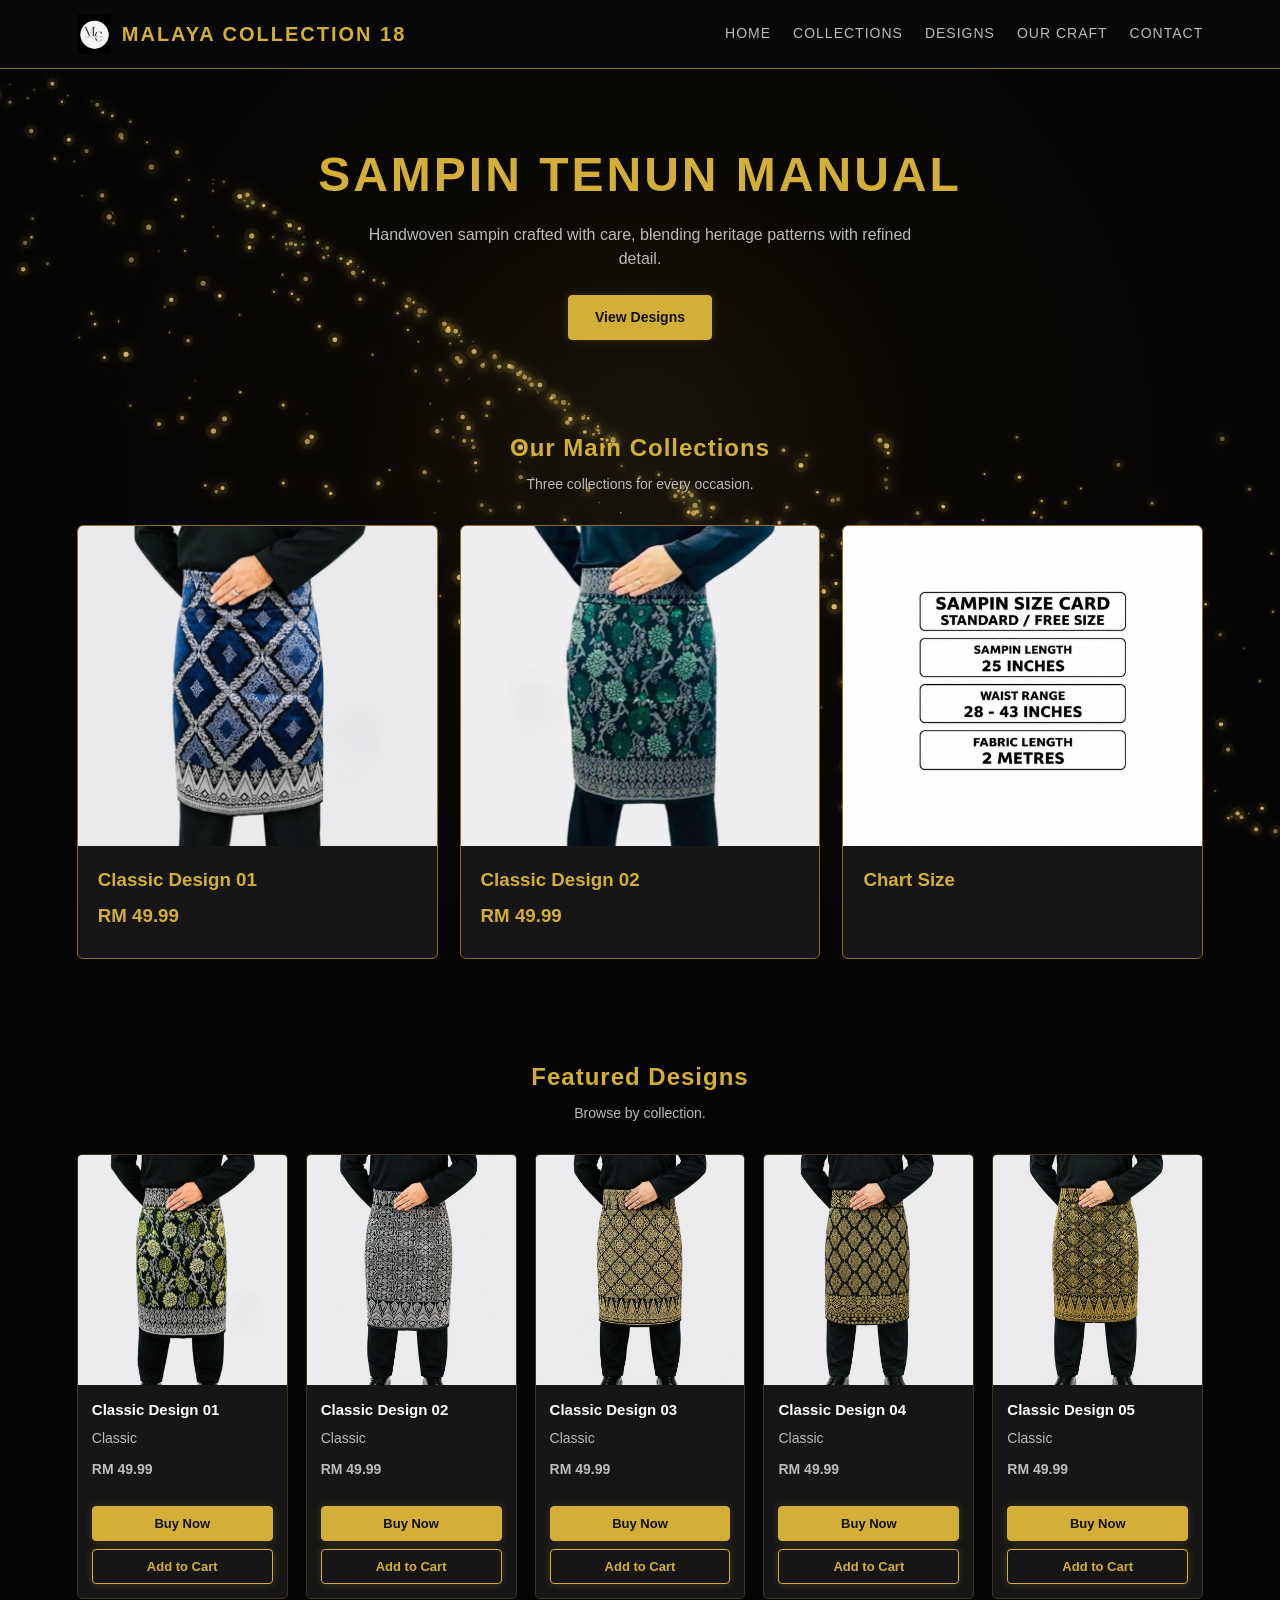
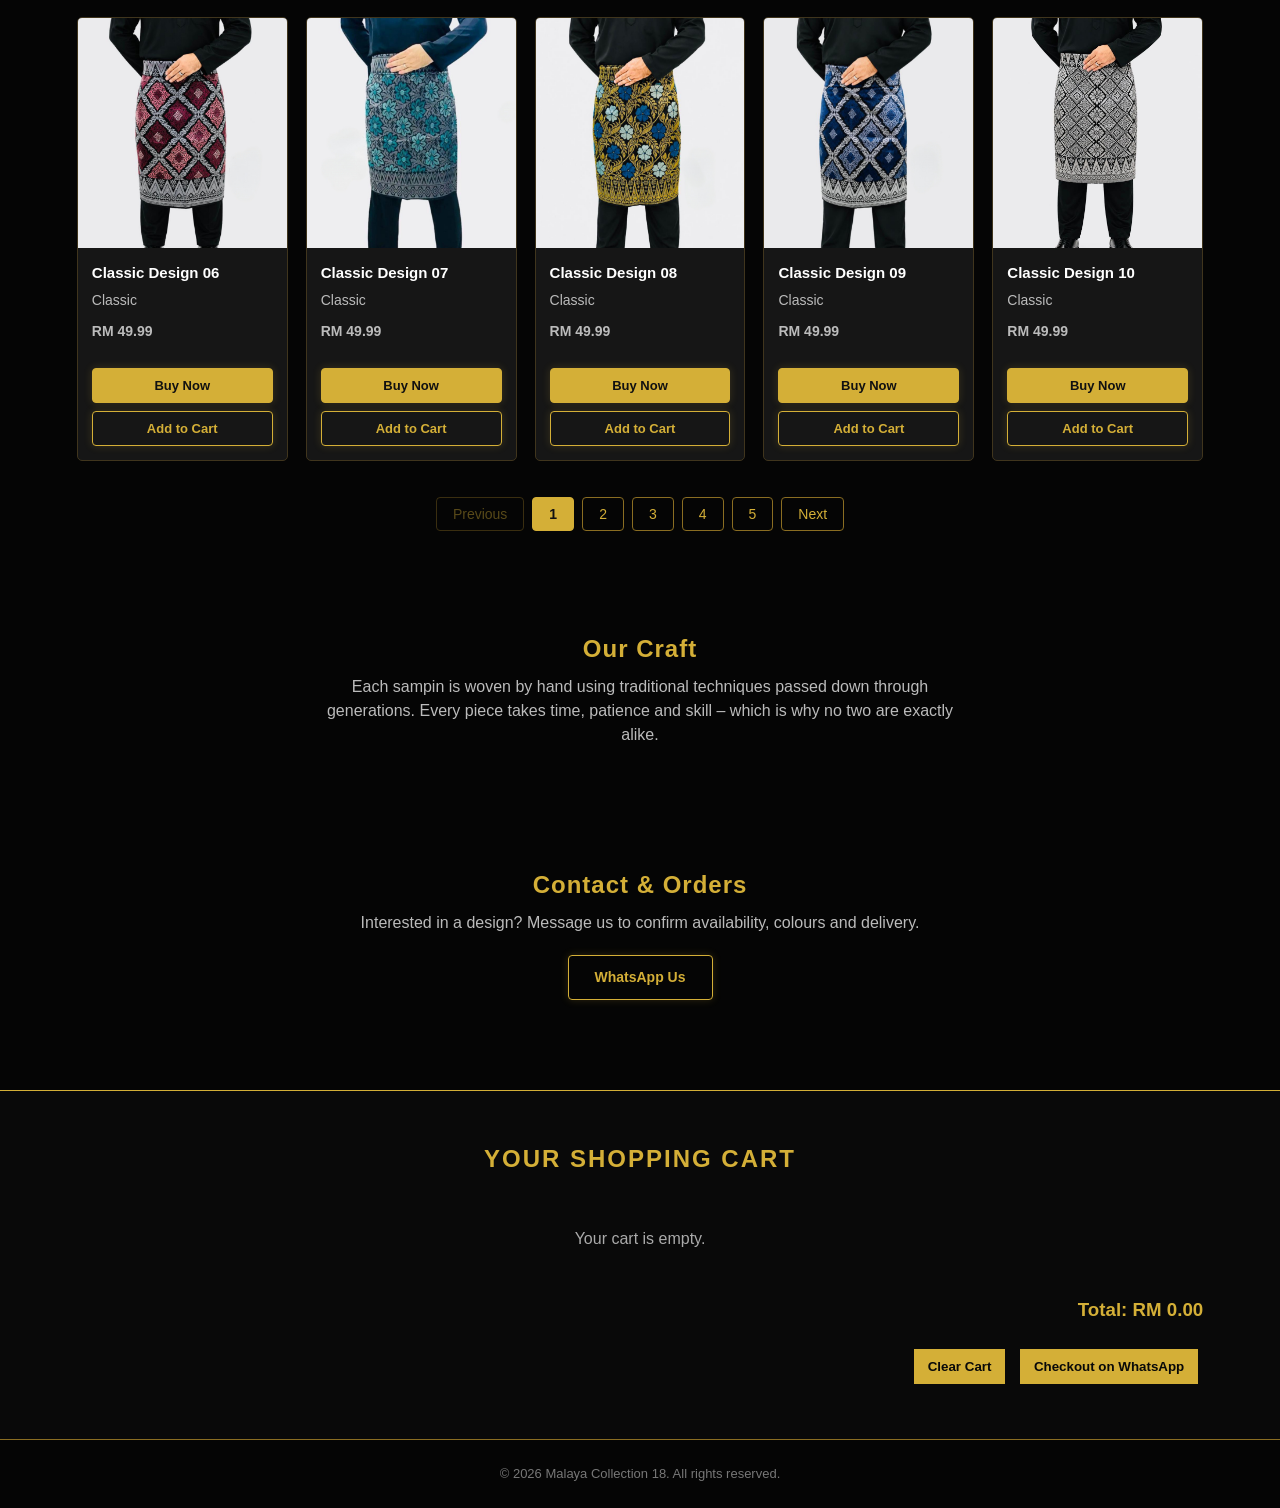
==== classic.html @ 05155e80 "indexfile added" ====
<!DOCTYPE html>
<html lang="en">

<head>
  <meta charset="UTF-8">
  <meta name="viewport" content="width=device-width, initial-scale=1.0">
  <meta name="description"
    content="Malaya Collection 18 – handwoven sampin tenun manual. Classic, premium and wedding designs.">
  <title>Sampin Tenun Manual | Malaya Collection 18</title>

  <style>
    :root {
      --bg: #090909;
      --card: #161616;
      --gold: #d4af37;
      --gold-dark: #493b19;
      --text: #fff;
      --muted: #bbb;
    }

    * {
      margin: 0;
      padding: 0;
      box-sizing: border-box;
    }

    html {
      scroll-behavior: smooth;
      scroll-padding-top: 80px;
    }

    body {
      background: var(--bg);
      color: var(--text);
      font-family: "Segoe UI", Arial, sans-serif;
      line-height: 1.5;
    }

    a {
      color: inherit;
      text-decoration: none;
    }

    img {
      max-width: 100%;
      display: block;
    }

    :focus-visible {
      outline: 2px solid var(--gold);
      outline-offset: 3px;
    }

    /* ---------- Header ---------- */
    .navbar {
      position: sticky;
      top: 0;
      z-index: 10;
      display: flex;
      align-items: center;
      justify-content: space-between;
      gap: 16px;
      flex-wrap: wrap;
      padding: 14px 6%;
      background: rgba(9, 9, 9, .95);
      backdrop-filter: blur(6px);
      border-bottom: 1px solid var(--gold-dark);
    }

    .logo {
      display: flex;
      align-items: center;
      gap: 10px;
      color: var(--gold);
      font-size: 20px;
      font-weight: bold;
      letter-spacing: 2px;
    }

    .logo img {
      width: 35px;
      height: 40px;
      object-fit: contain;
    }

    .navbar nav {
      display: flex;
      gap: 22px;
    }

    .navbar nav a {
      color: var(--muted);
      font-size: 14px;
      letter-spacing: 1px;
      text-transform: uppercase;
      padding: 4px 0;
      border-bottom: 2px solid transparent;
      transition: color .2s, border-color .2s;
    }

    .navbar nav a:hover {
      color: var(--gold);
      border-color: var(--gold);
    }

    /* ---------- Layout ---------- */
    section {
      padding: 50px 6%;
    }

    h2 {
      text-align: center;
      color: var(--gold);
      margin-bottom: 8px;
      letter-spacing: 1px;
    }

    .section-sub {
      text-align: center;
      color: var(--muted);
      font-size: 14px;
      margin-bottom: 30px;
    }

    /* ---------- Hero ---------- */
    .hero {
      text-align: center;
      padding: 70px 6% 40px;
    }

    .hero h1 {
      color: var(--gold);
      font-size: clamp(28px, 5vw, 48px);
      letter-spacing: 3px;
      margin-bottom: 12px;
    }

    .hero p {
      color: var(--muted);
      max-width: 560px;
      margin: 0 auto 24px;
    }

    .btn {
      display: inline-block;
      padding: 11px 26px;
      border: 1px solid var(--gold);
      border-radius: 4px;
      background: var(--gold);
      color: #111;
      font-weight: bold;
      font-size: 14px;
      cursor: pointer;
      transition: background .2s, color .2s;
    }

    .btn:hover {
      background: transparent;
      color: var(--gold);
    }

    .btn.outline {
      background: transparent;
      color: var(--gold);
    }

    .btn.outline:hover {
      background: var(--gold);
      color: #111;
    }

    /* ---------- Categories ---------- */
    .categories {
      display: grid;
      grid-template-columns: repeat(3, 1fr);
      gap: 22px;
    }

    .category-card {
      background: var(--card);
      border: 1px solid var(--gold-dark);
      border-radius: 6px;
      overflow: hidden;
      transition: transform .25s, border-color .25s;
    }

    .category-card:hover {
      transform: translateY(-4px);
      border-color: var(--gold);
    }

    .category-card img {
      width: 100%;
      height: 320px;
      object-fit: cover;
    }

    .category-info {
      padding: 20px;
    }

    .category-info h3 {
      color: var(--gold);
      margin-bottom: 8px;
    }

    .category-info p,
    .product-info p {
      color: var(--muted);
      font-size: 14px;
    }

    /* ---------- Filters ---------- */
    .filters {
      display: flex;
      justify-content: center;
      flex-wrap: wrap;
      gap: 10px;
      margin-bottom: 28px;
    }

    .filters button,
    .pagination button {
      background: transparent;
      color: var(--gold);
      border: 1px solid var(--gold-dark);
      border-radius: 4px;
      padding: 8px 16px;
      font-size: 14px;
      cursor: pointer;
      transition: background .2s, color .2s, border-color .2s;
    }

    .filters button:hover,
    .pagination button:hover:not(:disabled) {
      border-color: var(--gold);
    }

    .filters button.active,
    .pagination button.active {
      background: var(--gold);
      color: #111;
      border-color: var(--gold);
      font-weight: bold;
    }

    /* ---------- Products ---------- */
    .products {
      display: grid;
      grid-template-columns: repeat(5, minmax(0, 1fr));
      gap: 18px;
    }

    .product-card {
      display: flex;
      flex-direction: column;
      background: var(--card);
      border: 1px solid #40351d;
      border-radius: 5px;
      overflow: hidden;
      transition: transform .25s, border-color .25s;
    }

    .product-card:hover {
      transform: translateY(-4px);
      border-color: var(--gold);
    }

    .product-card img {
      width: 100%;
      height: 230px;
      object-fit: cover;
      background: #222;
    }

    .product-info {
      padding: 14px;
      display: flex;
      flex-direction: column;
      flex: 1;
    }

    .product-info h3 {
      font-size: 15px;
      margin-bottom: 6px;
    }

    .price {
      color: var(--gold);
      font-weight: bold;
      margin: 10px 0 12px;
    }

    .product-info .btn {
      margin-top: auto;
      text-align: center;
      padding: 8px;
      font-size: 13px;
    }

    .empty {
      text-align: center;
      color: var(--muted);
      grid-column: 1 / -1;
      padding: 30px 0;
    }

    /* ---------- Pagination ---------- */
    .pagination {
      display: flex;
      justify-content: center;
      flex-wrap: wrap;
      gap: 8px;
      margin-top: 36px;
    }

    .pagination button:disabled {
      opacity: .4;
      cursor: not-allowed;
    }

    /* ---------- About / Contact ---------- */
    .about p,
    .contact p {
      max-width: 640px;
      margin: 0 auto 20px;
      text-align: center;
      color: var(--muted);
    }

    .contact {
      text-align: center;
    }

    footer {
      text-align: center;
      padding: 24px 6%;
      border-top: 1px solid var(--gold-dark);
      color: #777;
      font-size: 13px;
    }

    /* ---------- Responsive ---------- */
    @media (max-width: 1100px) {
      .products {
        grid-template-columns: repeat(4, minmax(0, 1fr));
      }
    }

    @media (max-width: 900px) {
      .products {
        grid-template-columns: repeat(3, minmax(0, 1fr));
      }

      .category-card img {
        height: 250px;
      }
    }

    @media (max-width: 600px) {
      .navbar {
        justify-content: center;
      }

      .logo {
        font-size: 16px;
      }

      .navbar nav {
        gap: 14px;
      }

      .categories {
        grid-template-columns: 1fr;
      }

      .products {
        grid-template-columns: repeat(2, minmax(0, 1fr));
        gap: 12px;
      }

      section {
        padding: 34px 4%;
      }

      .category-card img {
        height: 300px;
      }

      .product-card img {
        height: 190px;
      }
    }

    @media (prefers-reduced-motion: reduce) {
      * {
        transition: none !important;
        scroll-behavior: auto !important;
      }
    }






    .product-actions {
  display: flex;
  flex-direction: column;
  gap: 8px;
  margin-top: auto;
  padding-top: 14px;
}

.product-actions .btn {
  width: 100%;
  text-align: center;
  padding: 9px 6px;
  font-size: 13px;
}

.add-cart {
  background: transparent;
  color: var(--gold);
}

.add-cart:hover {
  background: var(--gold);
  color: #111;
}

.buy-now {
  background: var(--gold);
  color: #111;
}






/* SHOPPING CART */
.cart-section {
  background: #090909;
  color: #f8f5ee;
  padding: 50px 6%;
  margin-top: 40px;
  border-top: 1px solid #d4af37;
}

.cart-section h2 {
  color: #d4af37;
  text-align: center;
  margin-bottom: 30px;
  letter-spacing: 2px;
}

#cart-empty {
  text-align: center;
  color: #aaa;
  padding: 20px;
}

.cart-item {
  display: flex;
  align-items: center;
  gap: 18px;
  padding: 18px 0;
  border-bottom: 1px solid #333;
}

.cart-item img {
  width: 85px;
  height: 100px;
  object-fit: cover;
  border-radius: 5px;
}

.cart-item-info {
  flex: 1;
}

.cart-item-info h4 {
  margin: 0 0 8px;
  color: #d4af37;
}

.cart-item-info p {
  margin: 5px 0;
}

.cart-item button,
.cart-summary button {
  background: #d4af37;
  color: #090909;
  border: none;
  padding: 10px 14px;
  margin: 5px;
  cursor: pointer;
  font-weight: bold;
}

.cart-item .remove-item {
  background: #333;
  color: white;
}

.cart-summary {
  text-align: right;
  margin-top: 25px;
}

.cart-summary h3 {
  color: #d4af37;
  margin-bottom: 20px;
}

@media (max-width: 600px) {
  .cart-item {
    flex-wrap: wrap;
  }

  .cart-item img {
    width: 70px;
    height: 85px;
  }

  .cart-summary {
    text-align: center;
  }
}



























/* =====================================
   LUXURY GOLDEN GLOW ANIMATION
   MALAYA COLLECTION 18
===================================== */

:root {
    --gold: #d4af37;
    --gold-light: #fff1a8;
    --gold-dark: #8a6d22;
}

/* GOLDEN GLOW ANIMATION */

@keyframes goldenGlow {
    0%, 100% {
        box-shadow:
            0 0 5px rgba(212, 175, 55, 0.15),
            0 0 12px rgba(212, 175, 55, 0.10);
    }

    50% {
        box-shadow:
            0 0 12px rgba(212, 175, 55, 0.45),
            0 0 25px rgba(212, 175, 55, 0.30),
            0 0 45px rgba(212, 175, 55, 0.15);
    }
}

/* GOLD TEXT SHINE */

@keyframes goldTextShine {
    0%, 100% {
        text-shadow:
            0 0 5px rgba(212, 175, 55, 0.3);
    }

    50% {
        text-shadow:
            0 0 10px rgba(212, 175, 55, 0.8),
            0 0 25px rgba(212, 175, 55, 0.5),
            0 0 40px rgba(212, 175, 55, 0.25);
    }
}

/* GOLD BORDER SHINE */

@keyframes borderShine {
    0%, 100% {
        border-color: #493b19;
    }

    50% {
        border-color: #d4af37;
    }
}

/* NAVBAR */

.navbar {
    animation: goldenGlow 4s ease-in-out infinite;
}

/* LOGO */

.logo {
    animation: goldTextShine 3s ease-in-out infinite;
}

/* HERO HEADING */

.hero h1 {
    animation: goldTextShine 3s ease-in-out infinite;
}

/* SECTION HEADINGS */

h2 {
    animation: goldTextShine 4s ease-in-out infinite;
}

/* CATEGORY CARDS */

.category-card {
    animation: borderShine 4s ease-in-out infinite;
}

.category-card:hover {
    box-shadow:
        0 0 15px rgba(212, 175, 55, 0.5),
        0 0 35px rgba(212, 175, 55, 0.25);
    transform: translateY(-6px);
}

/* PRODUCT CARDS */

.product-card {
    animation: goldenGlow 5s ease-in-out infinite;
}

.product-card:hover {
    border-color: var(--gold);
    box-shadow:
        0 0 12px rgba(212, 175, 55, 0.6),
        0 0 28px rgba(212, 175, 55, 0.3);
    transform: translateY(-5px);
}

/* PRODUCT PRICE */

.price {
    animation: goldTextShine 3s ease-in-out infinite;
}

/* BUTTON GOLDEN GLOW */

.btn {
    box-shadow:
        0 0 8px rgba(212, 175, 55, 0.2);
    transition: all 0.35s ease;
}

.btn:hover {
    box-shadow:
        0 0 12px rgba(212, 175, 55, 0.8),
        0 0 25px rgba(212, 175, 55, 0.45);
}

/* CART SECTION */

.cart-section {
    animation: borderShine 4s ease-in-out infinite;
}

/* REDUCE ANIMATION FOR ACCESSIBILITY */

@media (prefers-reduced-motion: reduce) {
    .navbar,
    .logo,
    .hero h1,
    h2,
    .category-card,
    .product-card,
    .price,
    .cart-section {
        animation: none !important;
    }
}


















/* ===== MALAYA GOLDEN GALAXY ===== */

#goldenGalaxy {
    position: fixed;
    inset: 0;
    width: 100%;
    height: 100%;
    z-index: 0;
    pointer-events: none;
    opacity: 0.85;
}

/* Keep website content above animation */
body {
    background: #050505;
}

body > *:not(#goldenGalaxy) {
    position: relative;
    z-index: 1;
}


















  </style>
</head>

<body>

  <header class="navbar">
    <a href="#home" class="logo">
      <img src="assets/images/logo.jpg" alt="Malaya Collection Logo" width="35" height="40">
      <span>MALAYA COLLECTION 18</span>
    </a>

    <nav aria-label="Main navigation">
      <a href="index.html">Home</a>
      <a href="#collections">Collections</a>
      <a href="#designs">Designs</a>
      <a href="#about">Our Craft</a>
      <a href="#contact">Contact</a>
    </nav>
  </header>

  <main>

    <!-- Hero -->
    <section class="hero" id="home">
      <h1>SAMPIN TENUN MANUAL</h1>
      <p>Handwoven sampin crafted with care, blending heritage patterns with refined detail.</p>
      <a href="#designs" class="btn">View Designs</a>
    </section>

    <!-- Main categories -->
    <section id="collections">
      <h2>Our Main Collections</h2>
      <p class="section-sub">Three collections for every occasion.</p>

      <div class="categories">
        <article class="category-card">
        <img src="assets/images/images classic/InShot_20261019_170323018.jpg" alt="Classic Sampin" loading="lazy" ;>
          <div class="category-info">
            <h3>Classic Design 01</h3>
            <h3>RM 49.99</h3>

          </div>
        </article>

        <article class="category-card">
          <img src="assets/images/images classic/InShot_20261019_172935718.jpg" alt="Premium Tenun" loading="lazy">
          <div class="category-info">
            <h3>Classic Design 02 </h3>
            <h3>RM 49.99</h3>
          </div>
        </article>

        <article class="category-card">
          <img src="assets/images/images classic/image040 (2).jpg" alt="Wedding and Occasion Collection"
            loading="lazy">
          <div class="category-info">
            <h3>Chart Size</h3>
            <h3></h3>
            
          </div>
        </article>
      </div>
    </section>

    <!-- Products -->
    <section id="designs">
      <h2>Featured Designs</h2>
      <p class="section-sub">Browse by collection.</p>

      <!-- <div class="filters" role="group" aria-label="Filter designs">
        <button type="button" class="active" data-filter="all">Page 01</button>
        <button type="button" data-filter="Classic">Page 02</button>
        <button type="button" data-filter="Premium">Page 03</button>
        <button type="button" data-filter="Wedding">Page 04</button>
      </div> -->

      <div class="products" id="products" aria-live="polite"></div>

      <nav class="pagination" id="pagination" aria-label="Pagination"></nav>
    </section>

    <!-- About -->
    <section class="about" id="about">
      <h2>Our Craft</h2>
      <p>Each sampin is woven by hand using traditional techniques passed down through generations. Every piece takes
        time, patience and skill – which is why no two are exactly alike.</p>
    </section>

    <!-- Contact -->
    <section class="contact" id="contact">
      <h2>Contact &amp; Orders</h2>
      <p>Interested in a design? Message us to confirm availability, colours and delivery.</p>
      <!-- Replace 60123456789 with your WhatsApp number (country code, no + or spaces) -->
      <a class="btn outline" href="https://wa.me/60123456789" target="_blank" rel="noopener">WhatsApp Us</a>
    </section>

  </main>


  
<!-- CART SECTION -->
<section class="cart-section" id="cart-section">
  <h2>YOUR SHOPPING CART</h2>

  <p id="cart-empty">Your cart is empty.</p>

  <div id="cart-items"></div>

  <div class="cart-summary">
    <h3>Total: <span id="cart-total">RM 0.00</span></h3>

    <button id="clear-cart" type="button">
      Clear Cart
    </button>

    <button id="checkout-btn" type="button">
      Checkout on WhatsApp
    </button>
  </div>
</section>








  <footer>&copy; <span id="year"></span> Malaya Collection 18. All rights reserved.</footer>


  <canvas id="goldenGalaxy"></canvas>

  <script>
    /* ---- Edit your products here. Add as many as you like; pagination updates automatically. ---- */
    
/* ==========================================
   SAMPIN TENUN MANUAL
   PRODUCTS + FILTERS + PAGINATION + CART
========================================== */

// 1. SETTINGS
const WHATSAPP = "60123456789"; // Apna WhatsApp number dalein
const PER_PAGE = 10;
const IMG = "assets/images/images classic/";

// 2. PRODUCTS
const PRODUCTS = [
  { name: "Classic Design 01", cat: "Classic", price: "RM 49.99", img: "InShot_20261019_171107038.jpg" },
  { name: "Classic Design 02", cat: "Classic", price: "RM 49.99", img: "IMG-20261014-WA0154.jpg" },
  { name: "Classic Design 03", cat: "Classic", price: "RM 49.99", img: "IMG-20261014-WA0131.jpg" },
  { name: "Classic Design 04", cat: "Classic", price: "RM 49.99", img: "IMG-20261014-WA0158.jpg" },
  { name: "Classic Design 05", cat: "Classic", price: "RM 49.99", img: "IMG-20261014-WA0168.jpg" },
  { name: "Classic Design 06", cat: "Classic", price: "RM 49.99", img: "InShot_20261019_172725047.jpg" },
  { name: "Classic Design 07", cat: "Classic", price: "RM 49.99", img: "InShot_20261019_170211617.jpg" },
  { name: "Classic Design 08", cat: "Classic", price: "RM 49.99", img: "InShot_20261019_170245523.jpg" },
  { name: "Classic Design 09", cat: "Classic", price: "RM 49.99", img: "InShot_20261019_170323018.jpg" },
  { name: "Classic Design 10", cat: "Classic", price: "RM 49.99", img: "IMG-20261014-WA0142.jpg" },
  { name: "Classic Design 11", cat: "Classic", price: "RM 49.99", img: "IMG-20261014-WA0130.jpg" },
  { name: "Classic Design 12", cat: "Classic", price: "RM 49.99", img: "IMG-20261014-WA0132.jpg" },
  { name: "Classic Design 13", cat: "Classic", price: "RM 49.99", img: "IMG-20261014-WA0134.jpg" },
  { name: "Classic Design 14", cat: "Classic", price: "RM 49.99", img: "IMG-20261014-WA0135.jpg" },
  { name: "Classic Design 15", cat: "Classic", price: "RM 49.99", img: "IMG-20261014-WA0148.jpg" },
  { name: "Classic Design 16", cat: "Classic", price: "RM 49.99", img: "InShot_20261019_170053622.jpg" },
  { name: "Classic Design 17", cat: "Classic", price: "RM 49.99", img: "InShot_20261019_171412799.jpg" },
  { name: "Classic Design 18", cat: "Classic", price: "RM 49.99", img: "InShot_20261019_171821662.jpg" },
  { name: "Classic Design 19", cat: "Classic", price: "RM 49.99", img: "InShot_20261019_172022245.jpg" },
  { name: "Classic Design 20", cat: "Classic", price: "RM 49.99", img: "InShot_20261019_170815989.jpg" },
  { name: "Classic Design 21", cat: "Classic", price: "RM 49.99", img: "InShot_20261019_171042217.jpg" },
  { name: "Classic Design 22", cat: "Classic", price: "RM 49.99", img: "image040.jpg" },
  { name: "Classic Design 23", cat: "Classic", price: "RM 49.99", img: "InShot_20261019_171143452.jpg" },
  { name: "Classic Design 24", cat: "Classic", price: "RM 49.99", img: "InShot_20261019_171211978.jpg" },
  { name: "Classic Design 25", cat: "Classic", price: "RM 49.99", img: "InShot_20261019_171246809.jpg" },
  { name: "Classic Design 26", cat: "Classic", price: "RM 49.99", img: "InShot_20261019_171444525.jpg" },
  { name: "Classic Design 27", cat: "Classic", price: "RM 49.99", img: "InShot_20261019_171536494.jpg" },
  { name: "Classic Design 28", cat: "Classic", price: "RM 49.99", img: "InShot_20261019_171605669.jpg" },
  { name: "Classic Design 29", cat: "Classic", price: "RM 49.99", img: "InShot_20261019_171716987.jpg" },
  { name: "Classic Design 30", cat: "Classic", price: "RM 49.99", img: "InShot_20261019_171904291.jpg" },
  { name: "Classic Design 31", cat: "Classic", price: "RM 49.99", img: "InShot_20261019_172041790.jpg" },
  { name: "Classic Design 32", cat: "Classic", price: "RM 49.99", img: "InShot_20261019_172102175.jpg" },
  { name: "Classic Design 33", cat: "Classic", price: "RM 49.99", img: "InShot_20261019_172214522.jpg" },
  { name: "Classic Design 34", cat: "Classic", price: "RM 49.99", img: "InShot_20261019_172240193.jpg" },
  { name: "Classic Design 35", cat: "Classic", price: "RM 49.99", img: "InShot_20261019_172311449.jpg" },
  { name: "Classic Design 36", cat: "Classic", price: "RM 49.99", img: "InShot_20261019_172337180.jpg" },
  { name: "Classic Design 37", cat: "Classic", price: "RM 49.99", img: "InShot_20261019_172411100.jpg" },
  { name: "Classic Design 38", cat: "Classic", price: "RM 49.99", img: "InShot_20261019_172450355.jpg" },
  { name: "Classic Design 39", cat: "Classic", price: "RM 49.99", img: "InShot_20261019_172514586.jpg" },
  { name: "Classic Design 40", cat: "Classic", price: "RM 49.99", img: "InShot_20261019_172556861.jpg" },
  { name: "Classic Design 41", cat: "Classic", price: "RM 49.99", img: "InShot_20261019_172625021.jpg" },
  { name: "Classic Design 42", cat: "Classic", price: "RM 49.99", img: "InShot_20261019_172645776.jpg" },
  { name: "Classic Design 43", cat: "Classic", price: "RM 49.99", img: "InShot_20261019_172705222.jpg" },
  { name: "Classic Design 44", cat: "Classic", price: "RM 49.99", img: "InShot_20261019_172725047.jpg" },
  { name: "Classic Design 45", cat: "Classic", price: "RM 49.99", img: "InShot_20261019_172800747.jpg" },
  { name: "Classic Design 46", cat: "Classic", price: "RM 49.99", img: "InShot_20261019_172820718.jpg" },
  { name: "Classic Design 47", cat: "Classic", price: "RM 49.99", img: "InShot_20261019_172900902.jpg" },
  { name: "Classic Design 48", cat: "Classic", price: "RM 49.99", img: "InShot_20261019_172935718.jpg" },
  { name: "Classic Design 49", cat: "Classic", price: "RM 49.99", img: "image041.jpg" }
];

// 3. CART
let cart = [];
let currentPage = 1;
let currentFilter = "all";

// 4. HTML ELEMENTS
const grid = document.getElementById("products");
const pager = document.getElementById("pagination");
const filterButtons = document.querySelectorAll(".filters button");
const cartItems = document.getElementById("cart-items");
const cartEmpty = document.getElementById("cart-empty");
const cartTotal = document.getElementById("cart-total");

// 5. HELPERS
function escapeHTML(value) {
  return String(value).replace(/[&<>"']/g, char => ({
    "&": "&amp;",
    "<": "&lt;",
    ">": "&gt;",
    '"': "&quot;",
    "'": "&#39;"
  })[char]);
}

function getPrice(product) {
  return Number(String(product.price).replace(/[^\d.]/g, "")) || 0;
}

function getFilteredProducts() {
  return currentFilter === "all"
    ? PRODUCTS
    : PRODUCTS.filter(product => product.cat === currentFilter);
}

function getVisibleProducts() {
  const products = getFilteredProducts();
  const start = (currentPage - 1) * PER_PAGE;
  return products.slice(start, start + PER_PAGE);
}

// 6. RENDER PRODUCT GRID
function renderProducts() {
  if (!grid || !pager) return;

  const products = getFilteredProducts();
  const totalPages = Math.max(1, Math.ceil(products.length / PER_PAGE));

  currentPage = Math.min(Math.max(currentPage, 1), totalPages);

  const visible = getVisibleProducts();

  if (visible.length === 0) {
    grid.innerHTML = '<p class="empty">No designs found.</p>';
  } else {
    grid.innerHTML = visible.map((product, index) => `
      <article class="product-card">
        <img
          src="${escapeHTML(IMG + product.img)}"
          alt="${escapeHTML(product.name)}"
          loading="lazy"
        >

        <div class="product-info">
          <h3>${escapeHTML(product.name)}</h3>
          <p>${escapeHTML(product.cat)}</p>
          <p class="price">${escapeHTML(product.price)}</p>

          <div class="product-actions">
            <button type="button" class="btn buy-now"
              data-action="buy" data-index="${index}">
              Buy Now
            </button>

            <button type="button" class="btn add-cart"
              data-action="cart" data-index="${index}">
              Add to Cart
            </button>
          </div>
        </div>
      </article>
    `).join("");
  }

  renderPagination(totalPages);
}

// 7. RENDER PAGINATION
function renderPagination(totalPages) {
  let html = `
    <button type="button" data-page="${currentPage - 1}"
      ${currentPage === 1 ? "disabled" : ""}>Previous</button>
  `;

  for (let page = 1; page <= totalPages; page++) {
    html += `
      <button type="button" data-page="${page}"
        class="${page === currentPage ? "active" : ""}"
        ${page === currentPage ? 'aria-current="page"' : ""}>
        ${page}
      </button>
    `;
  }

  html += `
    <button type="button" data-page="${currentPage + 1}"
      ${currentPage === totalPages ? "disabled" : ""}>Next</button>
  `;

  pager.innerHTML = html;
}

// 8. ADD TO CART
// Product image uses IMG + product.img.
// Product name uses product.name.
// Product identity uses product.name because no id exists in PRODUCTS.
function addToCart(product) {
  const existing = cart.find(item => item.name === product.name);

  if (existing) {
    existing.quantity++;
  } else {
    cart.push({
      ...product,
      quantity: 1
    });
  }

  renderCart();

  document.getElementById("cart-section")?.scrollIntoView({
    behavior: "smooth",
    block: "start"
  });
}

// 9. DISPLAY CART WITH SELECTED PRODUCT IMAGE
function renderCart() {
  if (!cartItems || !cartEmpty || !cartTotal) return;

  cartItems.innerHTML = "";
  cartEmpty.style.display = cart.length ? "none" : "block";

  let total = 0;

  cart.forEach(item => {
    const price = getPrice(item);
    total += price * item.quantity;

    const row = document.createElement("article");
    row.className = "cart-item";

    row.innerHTML = `
      <img
        src="${escapeHTML(IMG + item.img)}"
        alt="${escapeHTML(item.name)}"
        loading="lazy"
      >

      <div class="cart-item-info">
        <h4>${escapeHTML(item.name)}</h4>
        <p>${escapeHTML(item.price)}</p>

        <button type="button"
          data-cart-action="minus"
          data-name="${escapeHTML(item.name)}">−</button>

        <span aria-label="Quantity">${item.quantity}</span>

        <button type="button"
          data-cart-action="plus"
          data-name="${escapeHTML(item.name)}">+</button>

        <button type="button" class="remove-item"
          data-cart-action="remove"
          data-name="${escapeHTML(item.name)}">
          Remove
        </button>
      </div>
    `;

    cartItems.appendChild(row);
  });

  cartTotal.textContent = `RM ${total.toFixed(2)}`;
}

// 10. CART BUTTONS: PLUS, MINUS, REMOVE
if (cartItems) {
  cartItems.addEventListener("click", function(event) {
    const button = event.target.closest("[data-cart-action]");
    if (!button) return;

    const name = button.dataset.name;
    const item = cart.find(product => product.name === name);

    if (!item) return;

    switch (button.dataset.cartAction) {
      case "plus":
        item.quantity++;
        break;

      case "minus":
        item.quantity--;

        if (item.quantity <= 0) {
          cart = cart.filter(product => product.name !== name);
        }
        break;

      case "remove":
        cart = cart.filter(product => product.name !== name);
        break;
    }

    renderCart();
  });
}

// 11. CLEAR CART
const clearCartButton = document.getElementById("clear-cart");

if (clearCartButton) {
  clearCartButton.addEventListener("click", function() {
    cart = [];
    renderCart();
  });
}

// 12. WHATSAPP CHECKOUT
const checkoutButton = document.getElementById("checkout-btn");

if (checkoutButton) {
  checkoutButton.addEventListener("click", function() {
    if (cart.length === 0) {
      alert("Your cart is empty!");
      return;
    }

    const lines = cart.map(item => {
      const subtotal = getPrice(item) * item.quantity;

      return `${item.name}\n` +
        `Quantity: ${item.quantity}\n` +
        `Price each: ${item.price}\n` +
        `Subtotal: RM ${subtotal.toFixed(2)}`;
    });

    const total = cart.reduce(
      (sum, item) => sum + getPrice(item) * item.quantity,
      0
    );

    const message =
      "Hello! I want to order from SAMPIN TENUN MANUAL.\n\n" +
      lines.join("\n\n") +
      `\n\nTotal: RM ${total.toFixed(2)}`;

    const url =
      `https://wa.me/${WHATSAPP}?text=${encodeURIComponent(message)}`;

    window.open(url, "_blank");
  });
}

// 13. BUY NOW
function buyNow(product) {
  const message =
    "Hello! I want to order from SAMPIN TENUN MANUAL.\n\n" +
    `Product: ${product.name}\n` +
    `Price: ${product.price}\n` +
    "Please confirm availability.";

  window.open(
    `https://wa.me/${WHATSAPP}?text=${encodeURIComponent(message)}`,
    "_blank"
  );
}

// 14. PRODUCT GRID BUTTON EVENTS
if (grid) {
  grid.addEventListener("click", function(event) {
    const button = event.target.closest("[data-action]");
    if (!button) return;

    const index = Number(button.dataset.index);
    const product = getVisibleProducts()[index];

    if (!product) return;

    if (button.dataset.action === "cart") {
      addToCart(product);
    } else if (button.dataset.action === "buy") {
      buyNow(product);
    }
  });
}

// 15. FILTER EVENTS
filterButtons.forEach(button => {
  button.addEventListener("click", function() {
    currentFilter = this.dataset.filter;
    currentPage = 1;

    filterButtons.forEach(filter => {
      filter.classList.toggle("active", filter === this);
    });

    renderProducts();
  });
});

// 16. PAGINATION EVENTS
if (pager) {
  pager.addEventListener("click", function(event) {
    const button = event.target.closest("[data-page]");
    if (!button || button.disabled) return;

    currentPage = Number(button.dataset.page);
    renderProducts();

    document.getElementById("designs")?.scrollIntoView({
      behavior: "smooth",
      block: "start"
    });
  });
}

// 17. FOOTER YEAR
const yearElement = document.getElementById("year");

if (yearElement) {
  yearElement.textContent = new Date().getFullYear();
}

// 18. INITIAL DISPLAY
renderProducts();
renderCart();

















/* =================================
   MALAYA COLLECTION 18
   GOLDEN GALAXY VORTEX
================================= */

const canvas = document.getElementById("goldenGalaxy");
const ctx = canvas.getContext("2d");

let width, height;
let particles = [];
let rotation = 0;

function resizeGalaxy() {
    const dpr = Math.min(window.devicePixelRatio || 1, 2);

    width = window.innerWidth;
    height = window.innerHeight;

    canvas.width = width * dpr;
    canvas.height = height * dpr;

    ctx.setTransform(dpr, 0, 0, dpr, 0, 0);

    createParticles();
}

function createParticles() {
    particles = [];

    const total = Math.min(
        550,
        Math.floor((width * height) / 1800)
    );

    for (let i = 0; i < total; i++) {
        particles.push({
            angle: Math.random() * Math.PI * 2,
            radius: 0.2 + Math.random() * 0.8,
            speed: 0.001 + Math.random() * 0.003,
            size: Math.random() * 2.2 + 0.5,
            brightness: 0.4 + Math.random() * 0.6,
            side: Math.random() > 0.5 ? 1 : -1
        });
    }
}

function drawGalaxy() {
    ctx.clearRect(0, 0, width, height);

    const cx = width / 2;
    const cy = height / 2;

    // Central golden atmosphere
    const glow = ctx.createRadialGradient(
        cx, cy, 0,
        cx, cy, Math.max(width, height) * 0.65
    );

    glow.addColorStop(0, "rgba(212,175,55,0.12)");
    glow.addColorStop(0.35, "rgba(160,105,20,0.055)");
    glow.addColorStop(1, "rgba(0,0,0,0)");

    ctx.fillStyle = glow;
    ctx.fillRect(0, 0, width, height);

    // Golden spiral particles
    particles.forEach(p => {
        p.angle += p.speed;
        p.radius += p.speed * 0.025;

        if (p.radius > 1) {
            p.radius = 0.05;
            p.angle = Math.random() * Math.PI * 2;
        }

        const spiral = p.angle + rotation * p.side;
        const distance = p.radius * Math.max(width, height) * 0.55;

        const x = cx + Math.cos(spiral) * distance;
        const y = cy + Math.sin(spiral * 1.35) * distance * 0.55;

        const alpha = p.brightness;

        // Particle glow
        ctx.beginPath();
        ctx.arc(x, y, p.size * 3, 0, Math.PI * 2);
        ctx.fillStyle = `rgba(212,175,55,${alpha * 0.12})`;
        ctx.fill();

        // Bright gold particle
        ctx.beginPath();
        ctx.arc(x, y, p.size, 0, Math.PI * 2);
        ctx.fillStyle = `rgba(255,220,125,${alpha})`;
        ctx.shadowBlur = 12;
        ctx.shadowColor = "#d4af37";
        ctx.fill();
        ctx.shadowBlur = 0;
    });

    rotation += 0.0015;

    requestAnimationFrame(drawGalaxy);
}

window.addEventListener("resize", resizeGalaxy);

resizeGalaxy();
drawGalaxy();











</script>

</body>

</html>
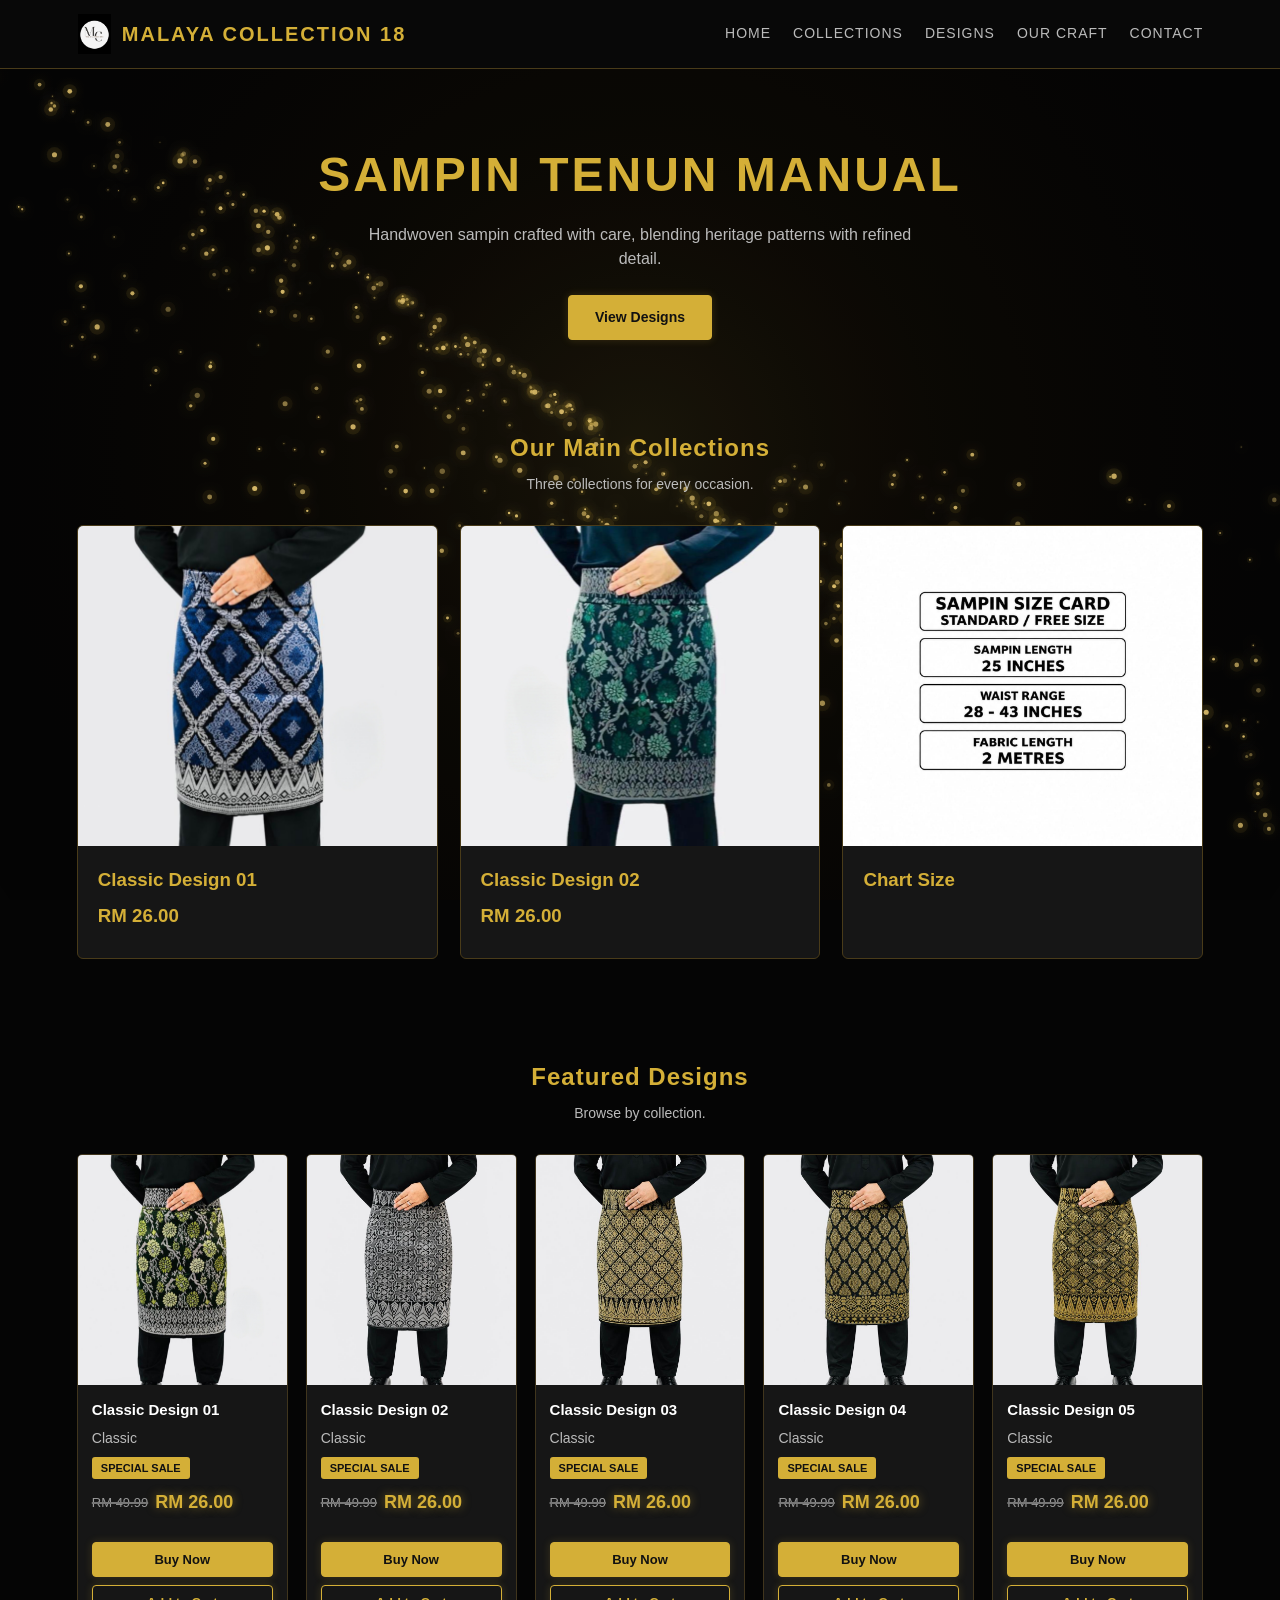
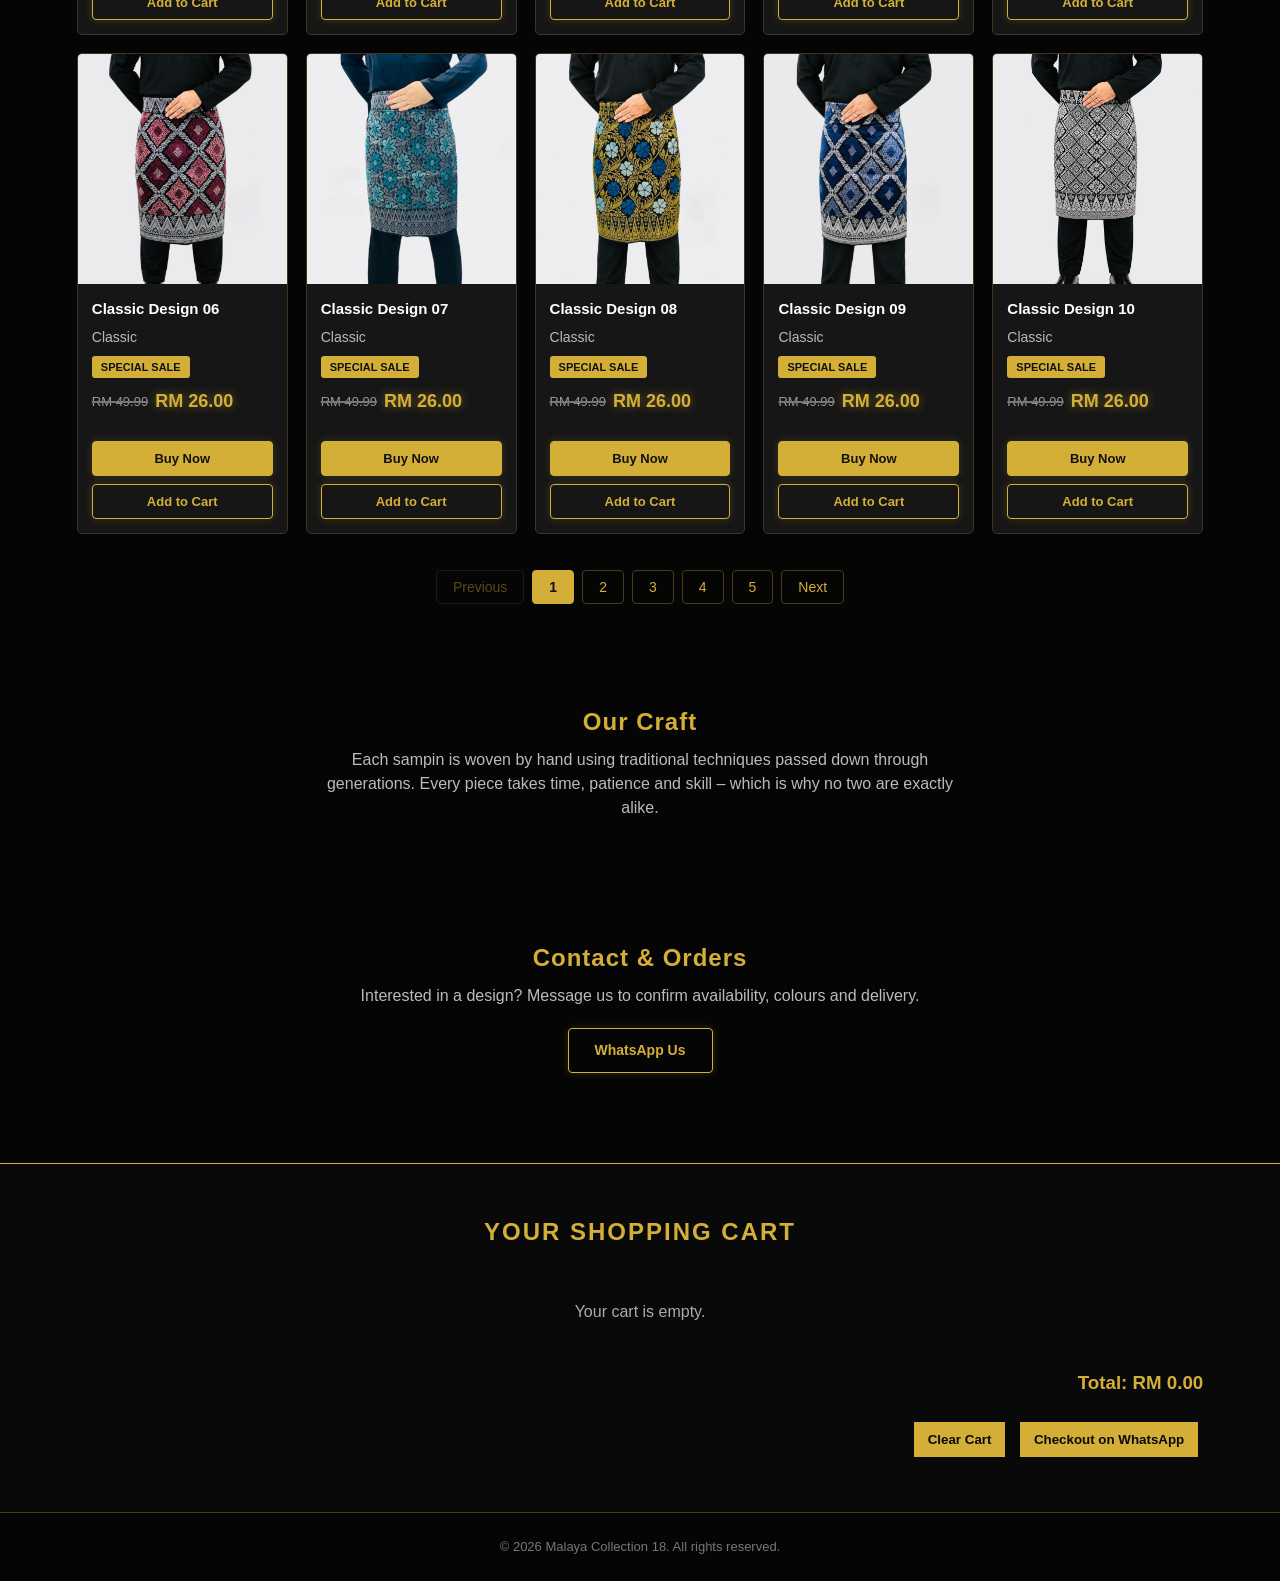
==== commit 8054cc58: "indexfile added" ====
--- a/classic.html
+++ b/classic.html
@@ -1,3 +1,4 @@
+
 <!DOCTYPE html>
 <html lang="en">
 
@@ -6,6 +7,7 @@
   <meta name="viewport" content="width=device-width, initial-scale=1.0">
   <meta name="description"
     content="Malaya Collection 18 – handwoven sampin tenun manual. Classic, premium and wedding designs.">
+
   <title>Sampin Tenun Manual | Malaya Collection 18</title>
 
   <style>
@@ -13,6 +15,7 @@
       --bg: #090909;
       --card: #161616;
       --gold: #d4af37;
+      --gold-light: #fff1a8;
       --gold-dark: #493b19;
       --text: #fff;
       --muted: #bbb;
@@ -30,7 +33,7 @@
     }
 
     body {
-      background: var(--bg);
+      background: #050505;
       color: var(--text);
       font-family: "Segoe UI", Arial, sans-serif;
       line-height: 1.5;
@@ -51,7 +54,8 @@
       outline-offset: 3px;
     }
 
-    /* ---------- Header ---------- */
+    /* HEADER */
+
     .navbar {
       position: sticky;
       top: 0;
@@ -65,6 +69,7 @@
       background: rgba(9, 9, 9, .95);
       backdrop-filter: blur(6px);
       border-bottom: 1px solid var(--gold-dark);
+      animation: goldenGlow 4s ease-in-out infinite;
     }
 
     .logo {
@@ -75,6 +80,7 @@
       font-size: 20px;
       font-weight: bold;
       letter-spacing: 2px;
+      animation: goldTextShine 3s ease-in-out infinite;
     }
 
     .logo img {
@@ -95,7 +101,7 @@
       text-transform: uppercase;
       padding: 4px 0;
       border-bottom: 2px solid transparent;
-      transition: color .2s, border-color .2s;
+      transition: .2s;
     }
 
     .navbar nav a:hover {
@@ -103,7 +109,8 @@
       border-color: var(--gold);
     }
 
-    /* ---------- Layout ---------- */
+    /* LAYOUT */
+
     section {
       padding: 50px 6%;
     }
@@ -113,6 +120,7 @@
       color: var(--gold);
       margin-bottom: 8px;
       letter-spacing: 1px;
+      animation: goldTextShine 4s ease-in-out infinite;
     }
 
     .section-sub {
@@ -122,7 +130,8 @@
       margin-bottom: 30px;
     }
 
-    /* ---------- Hero ---------- */
+    /* HERO */
+
     .hero {
       text-align: center;
       padding: 70px 6% 40px;
@@ -133,6 +142,7 @@
       font-size: clamp(28px, 5vw, 48px);
       letter-spacing: 3px;
       margin-bottom: 12px;
+      animation: goldTextShine 3s ease-in-out infinite;
     }
 
     .hero p {
@@ -151,12 +161,15 @@
       font-weight: bold;
       font-size: 14px;
       cursor: pointer;
-      transition: background .2s, color .2s;
+      box-shadow: 0 0 8px rgba(212, 175, 55, .2);
+      transition: all .35s ease;
     }
 
     .btn:hover {
       background: transparent;
       color: var(--gold);
+      box-shadow: 0 0 12px rgba(212, 175, 55, .8),
+        0 0 25px rgba(212, 175, 55, .45);
     }
 
     .btn.outline {
@@ -169,7 +182,8 @@
       color: #111;
     }
 
-    /* ---------- Categories ---------- */
+    /* CATEGORIES */
+
     .categories {
       display: grid;
       grid-template-columns: repeat(3, 1fr);
@@ -182,11 +196,14 @@
       border-radius: 6px;
       overflow: hidden;
       transition: transform .25s, border-color .25s;
+      animation: borderShine 4s ease-in-out infinite;
     }
 
     .category-card:hover {
-      transform: translateY(-4px);
+      transform: translateY(-6px);
       border-color: var(--gold);
+      box-shadow: 0 0 15px rgba(212, 175, 55, .5),
+        0 0 35px rgba(212, 175, 55, .25);
     }
 
     .category-card img {
@@ -204,22 +221,144 @@
       margin-bottom: 8px;
     }
 
-    .category-info p,
+    /* PRODUCTS */
+
+    .products {
+      display: grid;
+      grid-template-columns: repeat(5, minmax(0, 1fr));
+      gap: 18px;
+    }
+
+    .product-card {
+      display: flex;
+      flex-direction: column;
+      background: var(--card);
+      border: 1px solid #40351d;
+      border-radius: 5px;
+      overflow: hidden;
+      transition: transform .25s, border-color .25s;
+      animation: goldenGlow 5s ease-in-out infinite;
+    }
+
+    .product-card:hover {
+      border-color: var(--gold);
+      box-shadow: 0 0 12px rgba(212, 175, 55, .6),
+        0 0 28px rgba(212, 175, 55, .3);
+      transform: translateY(-5px);
+    }
+
+    .product-card img {
+      width: 100%;
+      height: 230px;
+      object-fit: cover;
+      background: #222;
+    }
+
+    .product-info {
+      padding: 14px;
+      display: flex;
+      flex-direction: column;
+      flex: 1;
+    }
+
+    .product-info h3 {
+      font-size: 15px;
+      margin-bottom: 6px;
+    }
+
     .product-info p {
       color: var(--muted);
       font-size: 14px;
     }
 
-    /* ---------- Filters ---------- */
-    .filters {
+    /* PRICE DESIGN */
+
+    .price {
+      margin: 10px 0 12px;
+      display: flex;
+      align-items: center;
+      flex-wrap: wrap;
+      gap: 7px;
+    }
+
+    .old-price {
+      color: #999;
+      font-size: 13px;
+      font-weight: normal;
+      text-decoration: line-through;
+      text-decoration-thickness: 2px;
+      text-decoration-color:#777;
+    }
+
+    .sale-price {
+      color: var(--gold);
+      font-size: 18px;
+      font-weight: bold;
+      text-shadow: 0 0 10px rgba(212, 175, 55, .5);
+      animation: goldTextShine 3s ease-in-out infinite;
+    }
+
+    .sale-badge {
+      display: inline-block;
+      width: fit-content;
+      background: var(--gold);
+      color: #111;
+      padding: 3px 9px;
+      border-radius: 3px;
+      font-size: 11px;
+      font-weight: bold;
+      margin-top: 8px;
+    }
+
+    /* PRODUCT BUTTONS */
+
+    .product-actions {
+      display: flex;
+      flex-direction: column;
+      gap: 8px;
+      margin-top: auto;
+      padding-top: 14px;
+    }
+
+    .product-actions .btn {
+      width: 100%;
+      text-align: center;
+      padding: 9px 6px;
+      font-size: 13px;
+    }
+
+    .add-cart {
+      background: transparent;
+      color: var(--gold);
+    }
+
+    .add-cart:hover {
+      background: var(--gold);
+      color: #111;
+    }
+
+    .buy-now {
+      background: var(--gold);
+      color: #111;
+    }
+
+    .empty {
+      text-align: center;
+      color: var(--muted);
+      grid-column: 1 / -1;
+      padding: 30px 0;
+    }
+
+    /* PAGINATION */
+
+    .pagination {
       display: flex;
       justify-content: center;
       flex-wrap: wrap;
-      gap: 10px;
-      margin-bottom: 28px;
-    }
-
-    .filters button,
+      gap: 8px;
+      margin-top: 36px;
+    }
+
     .pagination button {
       background: transparent;
       color: var(--gold);
@@ -228,15 +367,13 @@
       padding: 8px 16px;
       font-size: 14px;
       cursor: pointer;
-      transition: background .2s, color .2s, border-color .2s;
-    }
-
-    .filters button:hover,
+      transition: .2s;
+    }
+
     .pagination button:hover:not(:disabled) {
       border-color: var(--gold);
     }
 
-    .filters button.active,
     .pagination button.active {
       background: var(--gold);
       color: #111;
@@ -244,82 +381,13 @@
       font-weight: bold;
     }
 
-    /* ---------- Products ---------- */
-    .products {
-      display: grid;
-      grid-template-columns: repeat(5, minmax(0, 1fr));
-      gap: 18px;
-    }
-
-    .product-card {
-      display: flex;
-      flex-direction: column;
-      background: var(--card);
-      border: 1px solid #40351d;
-      border-radius: 5px;
-      overflow: hidden;
-      transition: transform .25s, border-color .25s;
-    }
-
-    .product-card:hover {
-      transform: translateY(-4px);
-      border-color: var(--gold);
-    }
-
-    .product-card img {
-      width: 100%;
-      height: 230px;
-      object-fit: cover;
-      background: #222;
-    }
-
-    .product-info {
-      padding: 14px;
-      display: flex;
-      flex-direction: column;
-      flex: 1;
-    }
-
-    .product-info h3 {
-      font-size: 15px;
-      margin-bottom: 6px;
-    }
-
-    .price {
-      color: var(--gold);
-      font-weight: bold;
-      margin: 10px 0 12px;
-    }
-
-    .product-info .btn {
-      margin-top: auto;
-      text-align: center;
-      padding: 8px;
-      font-size: 13px;
-    }
-
-    .empty {
-      text-align: center;
-      color: var(--muted);
-      grid-column: 1 / -1;
-      padding: 30px 0;
-    }
-
-    /* ---------- Pagination ---------- */
-    .pagination {
-      display: flex;
-      justify-content: center;
-      flex-wrap: wrap;
-      gap: 8px;
-      margin-top: 36px;
-    }
-
     .pagination button:disabled {
       opacity: .4;
       cursor: not-allowed;
     }
 
-    /* ---------- About / Contact ---------- */
+    /* ABOUT AND CONTACT */
+
     .about p,
     .contact p {
       max-width: 640px;
@@ -332,6 +400,84 @@
       text-align: center;
     }
 
+    /* CART */
+
+    .cart-section {
+      background: #090909;
+      color: #f8f5ee;
+      padding: 50px 6%;
+      margin-top: 40px;
+      border-top: 1px solid var(--gold);
+      animation: borderShine 4s ease-in-out infinite;
+    }
+
+    .cart-section h2 {
+      color: var(--gold);
+      text-align: center;
+      margin-bottom: 30px;
+      letter-spacing: 2px;
+    }
+
+    #cart-empty {
+      text-align: center;
+      color: #aaa;
+      padding: 20px;
+    }
+
+    .cart-item {
+      display: flex;
+      align-items: center;
+      gap: 18px;
+      padding: 18px 0;
+      border-bottom: 1px solid #333;
+    }
+
+    .cart-item img {
+      width: 85px;
+      height: 100px;
+      object-fit: cover;
+      border-radius: 5px;
+    }
+
+    .cart-item-info {
+      flex: 1;
+    }
+
+    .cart-item-info h4 {
+      margin-bottom: 8px;
+      color: var(--gold);
+    }
+
+    .cart-item-info p {
+      margin: 5px 0;
+    }
+
+    .cart-item button,
+    .cart-summary button {
+      background: var(--gold);
+      color: #090909;
+      border: none;
+      padding: 10px 14px;
+      margin: 5px;
+      cursor: pointer;
+      font-weight: bold;
+    }
+
+    .cart-item .remove-item {
+      background: #333;
+      color: white;
+    }
+
+    .cart-summary {
+      text-align: right;
+      margin-top: 25px;
+    }
+
+    .cart-summary h3 {
+      color: var(--gold);
+      margin-bottom: 20px;
+    }
+
     footer {
       text-align: center;
       padding: 24px 6%;
@@ -340,7 +486,62 @@
       font-size: 13px;
     }
 
-    /* ---------- Responsive ---------- */
+    /* GOLDEN GLOW ANIMATION */
+
+    @keyframes goldenGlow {
+      0%, 100% {
+        box-shadow: 0 0 5px rgba(212, 175, 55, .15),
+          0 0 12px rgba(212, 175, 55, .10);
+      }
+
+      50% {
+        box-shadow: 0 0 12px rgba(212, 175, 55, .45),
+          0 0 25px rgba(212, 175, 55, .30),
+          0 0 45px rgba(212, 175, 55, .15);
+      }
+    }
+
+    @keyframes goldTextShine {
+      0%, 100% {
+        text-shadow: 0 0 5px rgba(212, 175, 55, .3);
+      }
+
+      50% {
+        text-shadow: 0 0 10px rgba(212, 175, 55, .8),
+          0 0 25px rgba(212, 175, 55, .5),
+          0 0 40px rgba(212, 175, 55, .25);
+      }
+    }
+
+    @keyframes borderShine {
+      0%, 100% {
+        border-color: #493b19;
+      }
+
+      50% {
+        border-color: #d4af37;
+      }
+    }
+
+    /* GOLDEN GALAXY */
+
+    #goldenGalaxy {
+      position: fixed;
+      inset: 0;
+      width: 100%;
+      height: 100%;
+      z-index: 0;
+      pointer-events: none;
+      opacity: .85;
+    }
+
+    body > *:not(#goldenGalaxy) {
+      position: relative;
+      z-index: 1;
+    }
+
+    /* RESPONSIVE */
+
     @media (max-width: 1100px) {
       .products {
         grid-template-columns: repeat(4, minmax(0, 1fr));
@@ -368,6 +569,8 @@
 
       .navbar nav {
         gap: 14px;
+        flex-wrap: wrap;
+        justify-content: center;
       }
 
       .categories {
@@ -390,384 +593,40 @@
       .product-card img {
         height: 190px;
       }
+
+      .cart-item {
+        flex-wrap: wrap;
+      }
+
+      .cart-item img {
+        width: 70px;
+        height: 85px;
+      }
+
+      .cart-summary {
+        text-align: center;
+      }
     }
 
     @media (prefers-reduced-motion: reduce) {
-      * {
+      *,
+      *::before,
+      *::after {
+        animation: none !important;
         transition: none !important;
         scroll-behavior: auto !important;
       }
     }
-
-
-
-
-
-
-    .product-actions {
-  display: flex;
-  flex-direction: column;
-  gap: 8px;
-  margin-top: auto;
-  padding-top: 14px;
-}
-
-.product-actions .btn {
-  width: 100%;
-  text-align: center;
-  padding: 9px 6px;
-  font-size: 13px;
-}
-
-.add-cart {
-  background: transparent;
-  color: var(--gold);
-}
-
-.add-cart:hover {
-  background: var(--gold);
-  color: #111;
-}
-
-.buy-now {
-  background: var(--gold);
-  color: #111;
-}
-
-
-
-
-
-
-/* SHOPPING CART */
-.cart-section {
-  background: #090909;
-  color: #f8f5ee;
-  padding: 50px 6%;
-  margin-top: 40px;
-  border-top: 1px solid #d4af37;
-}
-
-.cart-section h2 {
-  color: #d4af37;
-  text-align: center;
-  margin-bottom: 30px;
-  letter-spacing: 2px;
-}
-
-#cart-empty {
-  text-align: center;
-  color: #aaa;
-  padding: 20px;
-}
-
-.cart-item {
-  display: flex;
-  align-items: center;
-  gap: 18px;
-  padding: 18px 0;
-  border-bottom: 1px solid #333;
-}
-
-.cart-item img {
-  width: 85px;
-  height: 100px;
-  object-fit: cover;
-  border-radius: 5px;
-}
-
-.cart-item-info {
-  flex: 1;
-}
-
-.cart-item-info h4 {
-  margin: 0 0 8px;
-  color: #d4af37;
-}
-
-.cart-item-info p {
-  margin: 5px 0;
-}
-
-.cart-item button,
-.cart-summary button {
-  background: #d4af37;
-  color: #090909;
-  border: none;
-  padding: 10px 14px;
-  margin: 5px;
-  cursor: pointer;
-  font-weight: bold;
-}
-
-.cart-item .remove-item {
-  background: #333;
-  color: white;
-}
-
-.cart-summary {
-  text-align: right;
-  margin-top: 25px;
-}
-
-.cart-summary h3 {
-  color: #d4af37;
-  margin-bottom: 20px;
-}
-
-@media (max-width: 600px) {
-  .cart-item {
-    flex-wrap: wrap;
-  }
-
-  .cart-item img {
-    width: 70px;
-    height: 85px;
-  }
-
-  .cart-summary {
-    text-align: center;
-  }
-}
-
-
-
-
-
-
-
-
-
-
-
-
-
-
-
-
-
-
-
-
-
-
-
-
-
-
-
-/* =====================================
-   LUXURY GOLDEN GLOW ANIMATION
-   MALAYA COLLECTION 18
-===================================== */
-
-:root {
-    --gold: #d4af37;
-    --gold-light: #fff1a8;
-    --gold-dark: #8a6d22;
-}
-
-/* GOLDEN GLOW ANIMATION */
-
-@keyframes goldenGlow {
-    0%, 100% {
-        box-shadow:
-            0 0 5px rgba(212, 175, 55, 0.15),
-            0 0 12px rgba(212, 175, 55, 0.10);
-    }
-
-    50% {
-        box-shadow:
-            0 0 12px rgba(212, 175, 55, 0.45),
-            0 0 25px rgba(212, 175, 55, 0.30),
-            0 0 45px rgba(212, 175, 55, 0.15);
-    }
-}
-
-/* GOLD TEXT SHINE */
-
-@keyframes goldTextShine {
-    0%, 100% {
-        text-shadow:
-            0 0 5px rgba(212, 175, 55, 0.3);
-    }
-
-    50% {
-        text-shadow:
-            0 0 10px rgba(212, 175, 55, 0.8),
-            0 0 25px rgba(212, 175, 55, 0.5),
-            0 0 40px rgba(212, 175, 55, 0.25);
-    }
-}
-
-/* GOLD BORDER SHINE */
-
-@keyframes borderShine {
-    0%, 100% {
-        border-color: #493b19;
-    }
-
-    50% {
-        border-color: #d4af37;
-    }
-}
-
-/* NAVBAR */
-
-.navbar {
-    animation: goldenGlow 4s ease-in-out infinite;
-}
-
-/* LOGO */
-
-.logo {
-    animation: goldTextShine 3s ease-in-out infinite;
-}
-
-/* HERO HEADING */
-
-.hero h1 {
-    animation: goldTextShine 3s ease-in-out infinite;
-}
-
-/* SECTION HEADINGS */
-
-h2 {
-    animation: goldTextShine 4s ease-in-out infinite;
-}
-
-/* CATEGORY CARDS */
-
-.category-card {
-    animation: borderShine 4s ease-in-out infinite;
-}
-
-.category-card:hover {
-    box-shadow:
-        0 0 15px rgba(212, 175, 55, 0.5),
-        0 0 35px rgba(212, 175, 55, 0.25);
-    transform: translateY(-6px);
-}
-
-/* PRODUCT CARDS */
-
-.product-card {
-    animation: goldenGlow 5s ease-in-out infinite;
-}
-
-.product-card:hover {
-    border-color: var(--gold);
-    box-shadow:
-        0 0 12px rgba(212, 175, 55, 0.6),
-        0 0 28px rgba(212, 175, 55, 0.3);
-    transform: translateY(-5px);
-}
-
-/* PRODUCT PRICE */
-
-.price {
-    animation: goldTextShine 3s ease-in-out infinite;
-}
-
-/* BUTTON GOLDEN GLOW */
-
-.btn {
-    box-shadow:
-        0 0 8px rgba(212, 175, 55, 0.2);
-    transition: all 0.35s ease;
-}
-
-.btn:hover {
-    box-shadow:
-        0 0 12px rgba(212, 175, 55, 0.8),
-        0 0 25px rgba(212, 175, 55, 0.45);
-}
-
-/* CART SECTION */
-
-.cart-section {
-    animation: borderShine 4s ease-in-out infinite;
-}
-
-/* REDUCE ANIMATION FOR ACCESSIBILITY */
-
-@media (prefers-reduced-motion: reduce) {
-    .navbar,
-    .logo,
-    .hero h1,
-    h2,
-    .category-card,
-    .product-card,
-    .price,
-    .cart-section {
-        animation: none !important;
-    }
-}
-
-
-
-
-
-
-
-
-
-
-
-
-
-
-
-
-
-
-/* ===== MALAYA GOLDEN GALAXY ===== */
-
-#goldenGalaxy {
-    position: fixed;
-    inset: 0;
-    width: 100%;
-    height: 100%;
-    z-index: 0;
-    pointer-events: none;
-    opacity: 0.85;
-}
-
-/* Keep website content above animation */
-body {
-    background: #050505;
-}
-
-body > *:not(#goldenGalaxy) {
-    position: relative;
-    z-index: 1;
-}
-
-
-
-
-
-
-
-
-
-
-
-
-
-
-
-
-
-
   </style>
 </head>
 
 <body>
 
+  <!-- HEADER -->
   <header class="navbar">
     <a href="#home" class="logo">
-      <img src="assets/images/logo.jpg" alt="Malaya Collection Logo" width="35" height="40">
+      <img src="assets/images/logo.jpg"
+        alt="Malaya Collection Logo" width="35" height="40">
       <span>MALAYA COLLECTION 18</span>
     </a>
 
@@ -782,659 +641,694 @@
 
   <main>
 
-    <!-- Hero -->
+    <!-- HERO -->
     <section class="hero" id="home">
       <h1>SAMPIN TENUN MANUAL</h1>
-      <p>Handwoven sampin crafted with care, blending heritage patterns with refined detail.</p>
+      <p>
+        Handwoven sampin crafted with care, blending heritage
+        patterns with refined detail.
+      </p>
       <a href="#designs" class="btn">View Designs</a>
     </section>
 
-    <!-- Main categories -->
+    <!-- MAIN COLLECTIONS -->
     <section id="collections">
       <h2>Our Main Collections</h2>
       <p class="section-sub">Three collections for every occasion.</p>
 
       <div class="categories">
+
         <article class="category-card">
-        <img src="assets/images/images classic/InShot_20261019_170323018.jpg" alt="Classic Sampin" loading="lazy" ;>
+          <img
+            src="assets/images/images classic/InShot_20261019_170323018.jpg"
+            alt="Classic Sampin" loading="lazy">
           <div class="category-info">
             <h3>Classic Design 01</h3>
-            <h3>RM 49.99</h3>
-
+            <h3>RM 26.00</h3>
           </div>
         </article>
 
         <article class="category-card">
-          <img src="assets/images/images classic/InShot_20261019_172935718.jpg" alt="Premium Tenun" loading="lazy">
+          <img
+            src="assets/images/images classic/InShot_20261019_172935718.jpg"
+            alt="Premium Tenun" loading="lazy">
           <div class="category-info">
-            <h3>Classic Design 02 </h3>
-            <h3>RM 49.99</h3>
+            <h3>Classic Design 02</h3>
+            <h3>RM 26.00</h3>
           </div>
         </article>
 
         <article class="category-card">
-          <img src="assets/images/images classic/image040 (2).jpg" alt="Wedding and Occasion Collection"
-            loading="lazy">
+          <img
+            src="assets/images/images classic/image040 (2).jpg"
+            alt="Wedding and Occasion Collection" loading="lazy">
           <div class="category-info">
             <h3>Chart Size</h3>
-            <h3></h3>
-            
           </div>
         </article>
+
       </div>
     </section>
 
-    <!-- Products -->
+    <!-- PRODUCTS -->
     <section id="designs">
       <h2>Featured Designs</h2>
       <p class="section-sub">Browse by collection.</p>
 
-      <!-- <div class="filters" role="group" aria-label="Filter designs">
-        <button type="button" class="active" data-filter="all">Page 01</button>
-        <button type="button" data-filter="Classic">Page 02</button>
-        <button type="button" data-filter="Premium">Page 03</button>
-        <button type="button" data-filter="Wedding">Page 04</button>
-      </div> -->
-
       <div class="products" id="products" aria-live="polite"></div>
 
-      <nav class="pagination" id="pagination" aria-label="Pagination"></nav>
+      <nav class="pagination" id="pagination"
+        aria-label="Pagination"></nav>
     </section>
 
-    <!-- About -->
+    <!-- ABOUT -->
     <section class="about" id="about">
       <h2>Our Craft</h2>
-      <p>Each sampin is woven by hand using traditional techniques passed down through generations. Every piece takes
-        time, patience and skill – which is why no two are exactly alike.</p>
+      <p>
+        Each sampin is woven by hand using traditional techniques
+        passed down through generations. Every piece takes time,
+        patience and skill – which is why no two are exactly alike.
+      </p>
     </section>
 
-    <!-- Contact -->
+    <!-- CONTACT -->
     <section class="contact" id="contact">
       <h2>Contact &amp; Orders</h2>
-      <p>Interested in a design? Message us to confirm availability, colours and delivery.</p>
-      <!-- Replace 60123456789 with your WhatsApp number (country code, no + or spaces) -->
-      <a class="btn outline" href="https://wa.me/60123456789" target="_blank" rel="noopener">WhatsApp Us</a>
+      <p>
+        Interested in a design? Message us to confirm availability,
+        colours and delivery.
+      </p>
+      <a class="btn outline"
+        href="https://wa.me/60137358951"
+        target="_blank" rel="noopener">
+        WhatsApp Us
+      </a>
     </section>
 
   </main>
 
-
-  
-<!-- CART SECTION -->
-<section class="cart-section" id="cart-section">
-  <h2>YOUR SHOPPING CART</h2>
-
-  <p id="cart-empty">Your cart is empty.</p>
-
-  <div id="cart-items"></div>
-
-  <div class="cart-summary">
-    <h3>Total: <span id="cart-total">RM 0.00</span></h3>
-
-    <button id="clear-cart" type="button">
-      Clear Cart
-    </button>
-
-    <button id="checkout-btn" type="button">
-      Checkout on WhatsApp
-    </button>
-  </div>
-</section>
-
-
-
-
-
-
-
-
-  <footer>&copy; <span id="year"></span> Malaya Collection 18. All rights reserved.</footer>
-
+  <!-- SHOPPING CART -->
+  <section class="cart-section" id="cart-section">
+    <h2>YOUR SHOPPING CART</h2>
+
+    <p id="cart-empty">Your cart is empty.</p>
+
+    <div id="cart-items"></div>
+
+    <div class="cart-summary">
+      <h3>Total: <span id="cart-total">RM 0.00</span></h3>
+
+      <button id="clear-cart" type="button">Clear Cart</button>
+
+      <button id="checkout-btn" type="button">
+        Checkout on WhatsApp
+      </button>
+    </div>
+  </section>
+
+  <footer>
+    &copy; <span id="year"></span> Malaya Collection 18.
+    All rights reserved.
+  </footer>
 
   <canvas id="goldenGalaxy"></canvas>
 
   <script>
-    /* ---- Edit your products here. Add as many as you like; pagination updates automatically. ---- */
-    
-/* ==========================================
-   SAMPIN TENUN MANUAL
-   PRODUCTS + FILTERS + PAGINATION + CART
-========================================== */
-
-// 1. SETTINGS
-const WHATSAPP = "60123456789"; // Apna WhatsApp number dalein
-const PER_PAGE = 10;
-const IMG = "assets/images/images classic/";
-
-// 2. PRODUCTS
-const PRODUCTS = [
-  { name: "Classic Design 01", cat: "Classic", price: "RM 49.99", img: "InShot_20261019_171107038.jpg" },
-  { name: "Classic Design 02", cat: "Classic", price: "RM 49.99", img: "IMG-20261014-WA0154.jpg" },
-  { name: "Classic Design 03", cat: "Classic", price: "RM 49.99", img: "IMG-20261014-WA0131.jpg" },
-  { name: "Classic Design 04", cat: "Classic", price: "RM 49.99", img: "IMG-20261014-WA0158.jpg" },
-  { name: "Classic Design 05", cat: "Classic", price: "RM 49.99", img: "IMG-20261014-WA0168.jpg" },
-  { name: "Classic Design 06", cat: "Classic", price: "RM 49.99", img: "InShot_20261019_172725047.jpg" },
-  { name: "Classic Design 07", cat: "Classic", price: "RM 49.99", img: "InShot_20261019_170211617.jpg" },
-  { name: "Classic Design 08", cat: "Classic", price: "RM 49.99", img: "InShot_20261019_170245523.jpg" },
-  { name: "Classic Design 09", cat: "Classic", price: "RM 49.99", img: "InShot_20261019_170323018.jpg" },
-  { name: "Classic Design 10", cat: "Classic", price: "RM 49.99", img: "IMG-20261014-WA0142.jpg" },
-  { name: "Classic Design 11", cat: "Classic", price: "RM 49.99", img: "IMG-20261014-WA0130.jpg" },
-  { name: "Classic Design 12", cat: "Classic", price: "RM 49.99", img: "IMG-20261014-WA0132.jpg" },
-  { name: "Classic Design 13", cat: "Classic", price: "RM 49.99", img: "IMG-20261014-WA0134.jpg" },
-  { name: "Classic Design 14", cat: "Classic", price: "RM 49.99", img: "IMG-20261014-WA0135.jpg" },
-  { name: "Classic Design 15", cat: "Classic", price: "RM 49.99", img: "IMG-20261014-WA0148.jpg" },
-  { name: "Classic Design 16", cat: "Classic", price: "RM 49.99", img: "InShot_20261019_170053622.jpg" },
-  { name: "Classic Design 17", cat: "Classic", price: "RM 49.99", img: "InShot_20261019_171412799.jpg" },
-  { name: "Classic Design 18", cat: "Classic", price: "RM 49.99", img: "InShot_20261019_171821662.jpg" },
-  { name: "Classic Design 19", cat: "Classic", price: "RM 49.99", img: "InShot_20261019_172022245.jpg" },
-  { name: "Classic Design 20", cat: "Classic", price: "RM 49.99", img: "InShot_20261019_170815989.jpg" },
-  { name: "Classic Design 21", cat: "Classic", price: "RM 49.99", img: "InShot_20261019_171042217.jpg" },
-  { name: "Classic Design 22", cat: "Classic", price: "RM 49.99", img: "image040.jpg" },
-  { name: "Classic Design 23", cat: "Classic", price: "RM 49.99", img: "InShot_20261019_171143452.jpg" },
-  { name: "Classic Design 24", cat: "Classic", price: "RM 49.99", img: "InShot_20261019_171211978.jpg" },
-  { name: "Classic Design 25", cat: "Classic", price: "RM 49.99", img: "InShot_20261019_171246809.jpg" },
-  { name: "Classic Design 26", cat: "Classic", price: "RM 49.99", img: "InShot_20261019_171444525.jpg" },
-  { name: "Classic Design 27", cat: "Classic", price: "RM 49.99", img: "InShot_20261019_171536494.jpg" },
-  { name: "Classic Design 28", cat: "Classic", price: "RM 49.99", img: "InShot_20261019_171605669.jpg" },
-  { name: "Classic Design 29", cat: "Classic", price: "RM 49.99", img: "InShot_20261019_171716987.jpg" },
-  { name: "Classic Design 30", cat: "Classic", price: "RM 49.99", img: "InShot_20261019_171904291.jpg" },
-  { name: "Classic Design 31", cat: "Classic", price: "RM 49.99", img: "InShot_20261019_172041790.jpg" },
-  { name: "Classic Design 32", cat: "Classic", price: "RM 49.99", img: "InShot_20261019_172102175.jpg" },
-  { name: "Classic Design 33", cat: "Classic", price: "RM 49.99", img: "InShot_20261019_172214522.jpg" },
-  { name: "Classic Design 34", cat: "Classic", price: "RM 49.99", img: "InShot_20261019_172240193.jpg" },
-  { name: "Classic Design 35", cat: "Classic", price: "RM 49.99", img: "InShot_20261019_172311449.jpg" },
-  { name: "Classic Design 36", cat: "Classic", price: "RM 49.99", img: "InShot_20261019_172337180.jpg" },
-  { name: "Classic Design 37", cat: "Classic", price: "RM 49.99", img: "InShot_20261019_172411100.jpg" },
-  { name: "Classic Design 38", cat: "Classic", price: "RM 49.99", img: "InShot_20261019_172450355.jpg" },
-  { name: "Classic Design 39", cat: "Classic", price: "RM 49.99", img: "InShot_20261019_172514586.jpg" },
-  { name: "Classic Design 40", cat: "Classic", price: "RM 49.99", img: "InShot_20261019_172556861.jpg" },
-  { name: "Classic Design 41", cat: "Classic", price: "RM 49.99", img: "InShot_20261019_172625021.jpg" },
-  { name: "Classic Design 42", cat: "Classic", price: "RM 49.99", img: "InShot_20261019_172645776.jpg" },
-  { name: "Classic Design 43", cat: "Classic", price: "RM 49.99", img: "InShot_20261019_172705222.jpg" },
-  { name: "Classic Design 44", cat: "Classic", price: "RM 49.99", img: "InShot_20261019_172725047.jpg" },
-  { name: "Classic Design 45", cat: "Classic", price: "RM 49.99", img: "InShot_20261019_172800747.jpg" },
-  { name: "Classic Design 46", cat: "Classic", price: "RM 49.99", img: "InShot_20261019_172820718.jpg" },
-  { name: "Classic Design 47", cat: "Classic", price: "RM 49.99", img: "InShot_20261019_172900902.jpg" },
-  { name: "Classic Design 48", cat: "Classic", price: "RM 49.99", img: "InShot_20261019_172935718.jpg" },
-  { name: "Classic Design 49", cat: "Classic", price: "RM 49.99", img: "image041.jpg" }
-];
-
-// 3. CART
-let cart = [];
-let currentPage = 1;
-let currentFilter = "all";
-
-// 4. HTML ELEMENTS
-const grid = document.getElementById("products");
-const pager = document.getElementById("pagination");
-const filterButtons = document.querySelectorAll(".filters button");
-const cartItems = document.getElementById("cart-items");
-const cartEmpty = document.getElementById("cart-empty");
-const cartTotal = document.getElementById("cart-total");
-
-// 5. HELPERS
-function escapeHTML(value) {
-  return String(value).replace(/[&<>"']/g, char => ({
-    "&": "&amp;",
-    "<": "&lt;",
-    ">": "&gt;",
-    '"': "&quot;",
-    "'": "&#39;"
-  })[char]);
-}
-
-function getPrice(product) {
-  return Number(String(product.price).replace(/[^\d.]/g, "")) || 0;
-}
-
-function getFilteredProducts() {
-  return currentFilter === "all"
-    ? PRODUCTS
-    : PRODUCTS.filter(product => product.cat === currentFilter);
-}
-
-function getVisibleProducts() {
-  const products = getFilteredProducts();
-  const start = (currentPage - 1) * PER_PAGE;
-  return products.slice(start, start + PER_PAGE);
-}
-
-// 6. RENDER PRODUCT GRID
-function renderProducts() {
-  if (!grid || !pager) return;
-
-  const products = getFilteredProducts();
-  const totalPages = Math.max(1, Math.ceil(products.length / PER_PAGE));
-
-  currentPage = Math.min(Math.max(currentPage, 1), totalPages);
-
-  const visible = getVisibleProducts();
-
-  if (visible.length === 0) {
-    grid.innerHTML = '<p class="empty">No designs found.</p>';
-  } else {
-    grid.innerHTML = visible.map((product, index) => `
-      <article class="product-card">
-        <img
-          src="${escapeHTML(IMG + product.img)}"
-          alt="${escapeHTML(product.name)}"
-          loading="lazy"
-        >
-
-        <div class="product-info">
-          <h3>${escapeHTML(product.name)}</h3>
-          <p>${escapeHTML(product.cat)}</p>
-          <p class="price">${escapeHTML(product.price)}</p>
-
-          <div class="product-actions">
-            <button type="button" class="btn buy-now"
-              data-action="buy" data-index="${index}">
-              Buy Now
+    /* ==========================================
+       MALAYA COLLECTION 18
+       PRODUCTS + PAGINATION + CART + WHATSAPP
+    ========================================== */
+
+    // SETTINGS
+    const WHATSAPP = "60137358951";
+    const PER_PAGE = 10;
+    const IMG = "assets/images/images classic/";
+
+    // PRICE SETTINGS
+    const ORIGINAL_PRICE = 49.99;
+    const SALE_PRICE = 26.00;
+
+    function formatPrice(price) {
+      return `RM ${Number(price).toFixed(2)}`;
+    }
+
+    function getPrice(product) {
+      return SALE_PRICE;
+    }
+
+    // PRODUCTS
+    const PRODUCTS = [
+      { name: "Classic Design 01", cat: "Classic", price: "RM 49.99", img: "InShot_20261019_171107038.jpg" },
+      { name: "Classic Design 02", cat: "Classic", price: "RM 49.99", img: "IMG-20261014-WA0154.jpg" },
+      { name: "Classic Design 03", cat: "Classic", price: "RM 49.99", img: "IMG-20261014-WA0131.jpg" },
+      { name: "Classic Design 04", cat: "Classic", price: "RM 49.99", img: "IMG-20261014-WA0158.jpg" },
+      { name: "Classic Design 05", cat: "Classic", price: "RM 49.99", img: "IMG-20261014-WA0168.jpg" },
+      { name: "Classic Design 06", cat: "Classic", price: "RM 49.99", img: "InShot_20261019_172725047.jpg" },
+      { name: "Classic Design 07", cat: "Classic", price: "RM 49.99", img: "InShot_20261019_170211617.jpg" },
+      { name: "Classic Design 08", cat: "Classic", price: "RM 49.99", img: "InShot_20261019_170245523.jpg" },
+      { name: "Classic Design 09", cat: "Classic", price: "RM 49.99", img: "InShot_20261019_170323018.jpg" },
+      { name: "Classic Design 10", cat: "Classic", price: "RM 49.99", img: "IMG-20261014-WA0142.jpg" },
+      { name: "Classic Design 11", cat: "Classic", price: "RM 49.99", img: "IMG-20261014-WA0130.jpg" },
+      { name: "Classic Design 12", cat: "Classic", price: "RM 49.99", img: "IMG-20261014-WA0132.jpg" },
+      { name: "Classic Design 13", cat: "Classic", price: "RM 49.99", img: "IMG-20261014-WA0134.jpg" },
+      { name: "Classic Design 14", cat: "Classic", price: "RM 49.99", img: "IMG-20261014-WA0135.jpg" },
+      { name: "Classic Design 15", cat: "Classic", price: "RM 49.99", img: "IMG-20261014-WA0148.jpg" },
+      { name: "Classic Design 16", cat: "Classic", price: "RM 49.99", img: "InShot_20261019_170053622.jpg" },
+      { name: "Classic Design 17", cat: "Classic", price: "RM 49.99", img: "InShot_20261019_171412799.jpg" },
+      { name: "Classic Design 18", cat: "Classic", price: "RM 49.99", img: "InShot_20261019_171821662.jpg" },
+      { name: "Classic Design 19", cat: "Classic", price: "RM 49.99", img: "InShot_20261019_172022245.jpg" },
+      { name: "Classic Design 20", cat: "Classic", price: "RM 49.99", img: "InShot_20261019_170815989.jpg" },
+      { name: "Classic Design 21", cat: "Classic", price: "RM 49.99", img: "InShot_20261019_171042217.jpg" },
+      { name: "Classic Design 22", cat: "Classic", price: "RM 49.99", img: "image040.jpg" },
+      { name: "Classic Design 23", cat: "Classic", price: "RM 49.99", img: "InShot_20261019_171143452.jpg" },
+      { name: "Classic Design 24", cat: "Classic", price: "RM 49.99", img: "InShot_20261019_171211978.jpg" },
+      { name: "Classic Design 25", cat: "Classic", price: "RM 49.99", img: "InShot_20261019_171246809.jpg" },
+      { name: "Classic Design 26", cat: "Classic", price: "RM 49.99", img: "InShot_20261019_171444525.jpg" },
+      { name: "Classic Design 27", cat: "Classic", price: "RM 49.99", img: "InShot_20261019_171536494.jpg" },
+      { name: "Classic Design 28", cat: "Classic", price: "RM 49.99", img: "InShot_20261019_171605669.jpg" },
+      { name: "Classic Design 29", cat: "Classic", price: "RM 49.99", img: "InShot_20261019_171716987.jpg" },
+      { name: "Classic Design 30", cat: "Classic", price: "RM 49.99", img: "InShot_20261019_171904291.jpg" },
+      { name: "Classic Design 31", cat: "Classic", price: "RM 49.99", img: "InShot_20261019_172041790.jpg" },
+      { name: "Classic Design 32", cat: "Classic", price: "RM 49.99", img: "InShot_20261019_172102175.jpg" },
+      { name: "Classic Design 33", cat: "Classic", price: "RM 49.99", img: "InShot_20261019_172214522.jpg" },
+      { name: "Classic Design 34", cat: "Classic", price: "RM 49.99", img: "InShot_20261019_172240193.jpg" },
+      { name: "Classic Design 35", cat: "Classic", price: "RM 49.99", img: "InShot_20261019_172311449.jpg" },
+      { name: "Classic Design 36", cat: "Classic", price: "RM 49.99", img: "InShot_20261019_172337180.jpg" },
+      { name: "Classic Design 37", cat: "Classic", price: "RM 49.99", img: "InShot_20261019_172411100.jpg" },
+      { name: "Classic Design 38", cat: "Classic", price: "RM 49.99", img: "InShot_20261019_172450355.jpg" },
+      { name: "Classic Design 39", cat: "Classic", price: "RM 49.99", img: "InShot_20261019_172514586.jpg" },
+      { name: "Classic Design 40", cat: "Classic", price: "RM 49.99", img: "InShot_20261019_172556861.jpg" },
+      { name: "Classic Design 41", cat: "Classic", price: "RM 49.99", img: "InShot_20261019_172625021.jpg" },
+      { name: "Classic Design 42", cat: "Classic", price: "RM 49.99", img: "InShot_20261019_172645776.jpg" },
+      { name: "Classic Design 43", cat: "Classic", price: "RM 49.99", img: "InShot_20261019_172705222.jpg" },
+      { name: "Classic Design 44", cat: "Classic", price: "RM 49.99", img: "InShot_20261019_172725047.jpg" },
+      { name: "Classic Design 45", cat: "Classic", price: "RM 49.99", img: "InShot_20261019_172800747.jpg" },
+      { name: "Classic Design 46", cat: "Classic", price: "RM 49.99", img: "InShot_20261019_172820718.jpg" },
+      { name: "Classic Design 47", cat: "Classic", price: "RM 49.99", img: "InShot_20261019_172900902.jpg" },
+      { name: "Classic Design 48", cat: "Classic", price: "RM 49.99", img: "InShot_20261019_172935718.jpg" },
+      { name: "Classic Design 49", cat: "Classic", price: "RM 49.99", img: "image041.jpg" }
+    ];
+
+    // CART AND PAGINATION
+    let cart = [];
+    let currentPage = 1;
+
+    const grid = document.getElementById("products");
+    const pager = document.getElementById("pagination");
+    const cartItems = document.getElementById("cart-items");
+    const cartEmpty = document.getElementById("cart-empty");
+    const cartTotal = document.getElementById("cart-total");
+
+    // HTML SAFETY
+    function escapeHTML(value) {
+      return String(value).replace(/[&<>"']/g, char => ({
+        "&": "&amp;",
+        "<": "&lt;",
+        ">": "&gt;",
+        '"': "&quot;",
+        "'": "&#39;"
+      })[char]);
+    }
+
+    // PRODUCTS PER PAGE
+    function getVisibleProducts() {
+      const start = (currentPage - 1) * PER_PAGE;
+      return PRODUCTS.slice(start, start + PER_PAGE);
+    }
+
+    // RENDER PRODUCTS
+    function renderProducts() {
+      const totalPages = Math.max(
+        1,
+        Math.ceil(PRODUCTS.length / PER_PAGE)
+      );
+
+      currentPage = Math.min(
+        Math.max(currentPage, 1),
+        totalPages
+      );
+
+      const visible = getVisibleProducts();
+
+      grid.innerHTML = visible.map((product, index) => `
+        <article class="product-card">
+
+          <img
+            src="${escapeHTML(IMG + product.img)}"
+            alt="${escapeHTML(product.name)}"
+            loading="lazy"
+          >
+
+          <div class="product-info">
+
+            <h3>${escapeHTML(product.name)}</h3>
+
+            <p>${escapeHTML(product.cat)}</p>
+
+            <span class="sale-badge">SPECIAL SALE</span>
+
+            <div class="price">
+              <del class="old-price">
+                ${formatPrice(ORIGINAL_PRICE)}
+              </del>
+
+              <span class="sale-price">
+                ${formatPrice(SALE_PRICE)}
+              </span>
+            </div>
+
+            <div class="product-actions">
+
+              <button type="button"
+                class="btn buy-now"
+                data-action="buy"
+                data-index="${index}">
+                Buy Now
+              </button>
+
+              <button type="button"
+                class="btn add-cart"
+                data-action="cart"
+                data-index="${index}">
+                Add to Cart
+              </button>
+
+            </div>
+          </div>
+        </article>
+      `).join("");
+
+      renderPagination(totalPages);
+    }
+
+    // PAGINATION
+    function renderPagination(totalPages) {
+      let html = `
+        <button type="button"
+          data-page="${currentPage - 1}"
+          ${currentPage === 1 ? "disabled" : ""}>
+          Previous
+        </button>
+      `;
+
+      for (let page = 1; page <= totalPages; page++) {
+        html += `
+          <button type="button"
+            data-page="${page}"
+            class="${page === currentPage ? "active" : ""}"
+            ${page === currentPage ? 'aria-current="page"' : ""}>
+            ${page}
+          </button>
+        `;
+      }
+
+      html += `
+        <button type="button"
+          data-page="${currentPage + 1}"
+          ${currentPage === totalPages ? "disabled" : ""}>
+          Next
+        </button>
+      `;
+
+      pager.innerHTML = html;
+    }
+
+    // ADD TO CART
+    function addToCart(product) {
+      const existing = cart.find(
+        item => item.name === product.name
+      );
+
+      if (existing) {
+        existing.quantity++;
+      } else {
+        cart.push({
+          ...product,
+          quantity: 1
+        });
+      }
+
+      renderCart();
+
+      document.getElementById("cart-section").scrollIntoView({
+        behavior: "smooth",
+        block: "start"
+      });
+    }
+
+    // DISPLAY CART
+    function renderCart() {
+      cartItems.innerHTML = "";
+
+      cartEmpty.style.display =
+        cart.length ? "none" : "block";
+
+      let total = 0;
+
+      cart.forEach(item => {
+        const price = getPrice(item);
+        const subtotal = price * item.quantity;
+
+        total += subtotal;
+
+        const row = document.createElement("article");
+        row.className = "cart-item";
+
+        row.innerHTML = `
+          <img
+            src="${escapeHTML(IMG + item.img)}"
+            alt="${escapeHTML(item.name)}"
+            loading="lazy"
+          >
+
+          <div class="cart-item-info">
+
+            <h4>${escapeHTML(item.name)}</h4>
+
+            <p>
+              <del class="old-price">
+                ${formatPrice(ORIGINAL_PRICE)}
+              </del>
+
+              <span class="sale-price">
+                ${formatPrice(price)}
+              </span>
+            </p>
+
+            <p>
+              Subtotal: ${formatPrice(subtotal)}
+            </p>
+
+            <button type="button"
+              data-cart-action="minus"
+              data-name="${escapeHTML(item.name)}">
+              −
             </button>
 
-            <button type="button" class="btn add-cart"
-              data-action="cart" data-index="${index}">
-              Add to Cart
+            <span>${item.quantity}</span>
+
+            <button type="button"
+              data-cart-action="plus"
+              data-name="${escapeHTML(item.name)}">
+              +
             </button>
+
+            <button type="button"
+              class="remove-item"
+              data-cart-action="remove"
+              data-name="${escapeHTML(item.name)}">
+              Remove
+            </button>
+
           </div>
-        </div>
-      </article>
-    `).join("");
-  }
-
-  renderPagination(totalPages);
-}
-
-// 7. RENDER PAGINATION
-function renderPagination(totalPages) {
-  let html = `
-    <button type="button" data-page="${currentPage - 1}"
-      ${currentPage === 1 ? "disabled" : ""}>Previous</button>
-  `;
-
-  for (let page = 1; page <= totalPages; page++) {
-    html += `
-      <button type="button" data-page="${page}"
-        class="${page === currentPage ? "active" : ""}"
-        ${page === currentPage ? 'aria-current="page"' : ""}>
-        ${page}
-      </button>
-    `;
-  }
-
-  html += `
-    <button type="button" data-page="${currentPage + 1}"
-      ${currentPage === totalPages ? "disabled" : ""}>Next</button>
-  `;
-
-  pager.innerHTML = html;
-}
-
-// 8. ADD TO CART
-// Product image uses IMG + product.img.
-// Product name uses product.name.
-// Product identity uses product.name because no id exists in PRODUCTS.
-function addToCart(product) {
-  const existing = cart.find(item => item.name === product.name);
-
-  if (existing) {
-    existing.quantity++;
-  } else {
-    cart.push({
-      ...product,
-      quantity: 1
+        `;
+
+        cartItems.appendChild(row);
+      });
+
+      cartTotal.textContent = formatPrice(total);
+    }
+
+    // CART QUANTITY AND REMOVE BUTTONS
+    cartItems.addEventListener("click", function(event) {
+      const button = event.target.closest("[data-cart-action]");
+
+      if (!button) return;
+
+      const name = button.dataset.name;
+
+      const item = cart.find(
+        product => product.name === name
+      );
+
+      if (!item) return;
+
+      switch (button.dataset.cartAction) {
+        case "plus":
+          item.quantity++;
+          break;
+
+        case "minus":
+          item.quantity--;
+
+          if (item.quantity <= 0) {
+            cart = cart.filter(
+              product => product.name !== name
+            );
+          }
+          break;
+
+        case "remove":
+          cart = cart.filter(
+            product => product.name !== name
+          );
+          break;
+      }
+
+      renderCart();
     });
-  }
-
-  renderCart();
-
-  document.getElementById("cart-section")?.scrollIntoView({
-    behavior: "smooth",
-    block: "start"
-  });
-}
-
-// 9. DISPLAY CART WITH SELECTED PRODUCT IMAGE
-function renderCart() {
-  if (!cartItems || !cartEmpty || !cartTotal) return;
-
-  cartItems.innerHTML = "";
-  cartEmpty.style.display = cart.length ? "none" : "block";
-
-  let total = 0;
-
-  cart.forEach(item => {
-    const price = getPrice(item);
-    total += price * item.quantity;
-
-    const row = document.createElement("article");
-    row.className = "cart-item";
-
-    row.innerHTML = `
-      <img
-        src="${escapeHTML(IMG + item.img)}"
-        alt="${escapeHTML(item.name)}"
-        loading="lazy"
-      >
-
-      <div class="cart-item-info">
-        <h4>${escapeHTML(item.name)}</h4>
-        <p>${escapeHTML(item.price)}</p>
-
-        <button type="button"
-          data-cart-action="minus"
-          data-name="${escapeHTML(item.name)}">−</button>
-
-        <span aria-label="Quantity">${item.quantity}</span>
-
-        <button type="button"
-          data-cart-action="plus"
-          data-name="${escapeHTML(item.name)}">+</button>
-
-        <button type="button" class="remove-item"
-          data-cart-action="remove"
-          data-name="${escapeHTML(item.name)}">
-          Remove
-        </button>
-      </div>
-    `;
-
-    cartItems.appendChild(row);
-  });
-
-  cartTotal.textContent = `RM ${total.toFixed(2)}`;
-}
-
-// 10. CART BUTTONS: PLUS, MINUS, REMOVE
-if (cartItems) {
-  cartItems.addEventListener("click", function(event) {
-    const button = event.target.closest("[data-cart-action]");
-    if (!button) return;
-
-    const name = button.dataset.name;
-    const item = cart.find(product => product.name === name);
-
-    if (!item) return;
-
-    switch (button.dataset.cartAction) {
-      case "plus":
-        item.quantity++;
-        break;
-
-      case "minus":
-        item.quantity--;
-
-        if (item.quantity <= 0) {
-          cart = cart.filter(product => product.name !== name);
+
+    // CLEAR CART
+    document.getElementById("clear-cart")
+      .addEventListener("click", function() {
+        cart = [];
+        renderCart();
+      });
+
+    // WHATSAPP CHECKOUT
+    document.getElementById("checkout-btn")
+      .addEventListener("click", function() {
+
+        if (cart.length === 0) {
+          alert("Your cart is empty!");
+          return;
         }
-        break;
-
-      case "remove":
-        cart = cart.filter(product => product.name !== name);
-        break;
-    }
-
+
+        const lines = cart.map(item => {
+          const subtotal =
+            getPrice(item) * item.quantity;
+
+          return (
+            `${item.name}\n` +
+            `Quantity: ${item.quantity}\n` +
+            `Original Price: ${formatPrice(ORIGINAL_PRICE)}\n` +
+            `Sale Price: ${formatPrice(getPrice(item))}\n` +
+            `Subtotal: ${formatPrice(subtotal)}`
+          );
+        });
+
+        const total = cart.reduce(
+          (sum, item) =>
+            sum + getPrice(item) * item.quantity,
+          0
+        );
+
+        const message =
+          "Hello! I want to order from SAMPIN TENUN MANUAL.\n\n" +
+          lines.join("\n\n") +
+          `\n\nTotal: ${formatPrice(total)}`;
+
+        const url =
+          `https://wa.me/${WHATSAPP}?text=${encodeURIComponent(message)}`;
+
+        window.open(url, "_blank");
+      });
+
+    // BUY NOW
+    function buyNow(product) {
+      const message =
+        "Hello! I want to order from SAMPIN TENUN MANUAL.\n\n" +
+        `Product: ${product.name}\n` +
+        `Original Price: ${formatPrice(ORIGINAL_PRICE)}\n` +
+        `Sale Price: ${formatPrice(SALE_PRICE)}\n` +
+        "Please confirm availability.";
+
+      window.open(
+        `https://wa.me/${WHATSAPP}?text=${encodeURIComponent(message)}`,
+        "_blank"
+      );
+    }
+
+    // PRODUCT BUTTON EVENTS
+    grid.addEventListener("click", function(event) {
+      const button = event.target.closest("[data-action]");
+
+      if (!button) return;
+
+      const index = Number(button.dataset.index);
+      const product = getVisibleProducts()[index];
+
+      if (!product) return;
+
+      if (button.dataset.action === "cart") {
+        addToCart(product);
+      }
+
+      if (button.dataset.action === "buy") {
+        buyNow(product);
+      }
+    });
+
+    // PAGINATION EVENTS
+    pager.addEventListener("click", function(event) {
+      const button = event.target.closest("[data-page]");
+
+      if (!button || button.disabled) return;
+
+      currentPage = Number(button.dataset.page);
+
+      renderProducts();
+
+      document.getElementById("designs").scrollIntoView({
+        behavior: "smooth",
+        block: "start"
+      });
+    });
+
+    // FOOTER YEAR
+    document.getElementById("year").textContent =
+      new Date().getFullYear();
+
+    // INITIAL DISPLAY
+    renderProducts();
     renderCart();
-  });
-}
-
-// 11. CLEAR CART
-const clearCartButton = document.getElementById("clear-cart");
-
-if (clearCartButton) {
-  clearCartButton.addEventListener("click", function() {
-    cart = [];
-    renderCart();
-  });
-}
-
-// 12. WHATSAPP CHECKOUT
-const checkoutButton = document.getElementById("checkout-btn");
-
-if (checkoutButton) {
-  checkoutButton.addEventListener("click", function() {
-    if (cart.length === 0) {
-      alert("Your cart is empty!");
-      return;
-    }
-
-    const lines = cart.map(item => {
-      const subtotal = getPrice(item) * item.quantity;
-
-      return `${item.name}\n` +
-        `Quantity: ${item.quantity}\n` +
-        `Price each: ${item.price}\n` +
-        `Subtotal: RM ${subtotal.toFixed(2)}`;
-    });
-
-    const total = cart.reduce(
-      (sum, item) => sum + getPrice(item) * item.quantity,
-      0
-    );
-
-    const message =
-      "Hello! I want to order from SAMPIN TENUN MANUAL.\n\n" +
-      lines.join("\n\n") +
-      `\n\nTotal: RM ${total.toFixed(2)}`;
-
-    const url =
-      `https://wa.me/${WHATSAPP}?text=${encodeURIComponent(message)}`;
-
-    window.open(url, "_blank");
-  });
-}
-
-// 13. BUY NOW
-function buyNow(product) {
-  const message =
-    "Hello! I want to order from SAMPIN TENUN MANUAL.\n\n" +
-    `Product: ${product.name}\n` +
-    `Price: ${product.price}\n` +
-    "Please confirm availability.";
-
-  window.open(
-    `https://wa.me/${WHATSAPP}?text=${encodeURIComponent(message)}`,
-    "_blank"
-  );
-}
-
-// 14. PRODUCT GRID BUTTON EVENTS
-if (grid) {
-  grid.addEventListener("click", function(event) {
-    const button = event.target.closest("[data-action]");
-    if (!button) return;
-
-    const index = Number(button.dataset.index);
-    const product = getVisibleProducts()[index];
-
-    if (!product) return;
-
-    if (button.dataset.action === "cart") {
-      addToCart(product);
-    } else if (button.dataset.action === "buy") {
-      buyNow(product);
-    }
-  });
-}
-
-// 15. FILTER EVENTS
-filterButtons.forEach(button => {
-  button.addEventListener("click", function() {
-    currentFilter = this.dataset.filter;
-    currentPage = 1;
-
-    filterButtons.forEach(filter => {
-      filter.classList.toggle("active", filter === this);
-    });
-
-    renderProducts();
-  });
-});
-
-// 16. PAGINATION EVENTS
-if (pager) {
-  pager.addEventListener("click", function(event) {
-    const button = event.target.closest("[data-page]");
-    if (!button || button.disabled) return;
-
-    currentPage = Number(button.dataset.page);
-    renderProducts();
-
-    document.getElementById("designs")?.scrollIntoView({
-      behavior: "smooth",
-      block: "start"
-    });
-  });
-}
-
-// 17. FOOTER YEAR
-const yearElement = document.getElementById("year");
-
-if (yearElement) {
-  yearElement.textContent = new Date().getFullYear();
-}
-
-// 18. INITIAL DISPLAY
-renderProducts();
-renderCart();
-
-
-
-
-
-
-
-
-
-
-
-
-
-
-
-
-
-/* =================================
-   MALAYA COLLECTION 18
-   GOLDEN GALAXY VORTEX
-================================= */
-
-const canvas = document.getElementById("goldenGalaxy");
-const ctx = canvas.getContext("2d");
-
-let width, height;
-let particles = [];
-let rotation = 0;
-
-function resizeGalaxy() {
-    const dpr = Math.min(window.devicePixelRatio || 1, 2);
-
-    width = window.innerWidth;
-    height = window.innerHeight;
-
-    canvas.width = width * dpr;
-    canvas.height = height * dpr;
-
-    ctx.setTransform(dpr, 0, 0, dpr, 0, 0);
-
-    createParticles();
-}
-
-function createParticles() {
-    particles = [];
-
-    const total = Math.min(
+
+
+    /* =================================
+       GOLDEN GALAXY VORTEX ANIMATION
+    ================================= */
+
+    const canvas = document.getElementById("goldenGalaxy");
+    const ctx = canvas.getContext("2d");
+
+    let width, height;
+    let particles = [];
+    let rotation = 0;
+
+    function resizeGalaxy() {
+      const dpr = Math.min(
+        window.devicePixelRatio || 1,
+        2
+      );
+
+      width = window.innerWidth;
+      height = window.innerHeight;
+
+      canvas.width = width * dpr;
+      canvas.height = height * dpr;
+
+      ctx.setTransform(dpr, 0, 0, dpr, 0, 0);
+
+      createParticles();
+    }
+
+    function createParticles() {
+      particles = [];
+
+      const total = Math.min(
         550,
         Math.floor((width * height) / 1800)
-    );
-
-    for (let i = 0; i < total; i++) {
+      );
+
+      for (let i = 0; i < total; i++) {
         particles.push({
-            angle: Math.random() * Math.PI * 2,
-            radius: 0.2 + Math.random() * 0.8,
-            speed: 0.001 + Math.random() * 0.003,
-            size: Math.random() * 2.2 + 0.5,
-            brightness: 0.4 + Math.random() * 0.6,
-            side: Math.random() > 0.5 ? 1 : -1
+          angle: Math.random() * Math.PI * 2,
+          radius: 0.2 + Math.random() * 0.8,
+          speed: 0.001 + Math.random() * 0.003,
+          size: Math.random() * 2.2 + 0.5,
+          brightness: 0.4 + Math.random() * 0.6,
+          side: Math.random() > 0.5 ? 1 : -1
         });
-    }
-}
-
-function drawGalaxy() {
-    ctx.clearRect(0, 0, width, height);
-
-    const cx = width / 2;
-    const cy = height / 2;
-
-    // Central golden atmosphere
-    const glow = ctx.createRadialGradient(
+      }
+    }
+
+    function drawGalaxy() {
+      ctx.clearRect(0, 0, width, height);
+
+      const cx = width / 2;
+      const cy = height / 2;
+
+      // Central golden atmosphere
+      const glow = ctx.createRadialGradient(
         cx, cy, 0,
         cx, cy, Math.max(width, height) * 0.65
-    );
-
-    glow.addColorStop(0, "rgba(212,175,55,0.12)");
-    glow.addColorStop(0.35, "rgba(160,105,20,0.055)");
-    glow.addColorStop(1, "rgba(0,0,0,0)");
-
-    ctx.fillStyle = glow;
-    ctx.fillRect(0, 0, width, height);
-
-    // Golden spiral particles
-    particles.forEach(p => {
+      );
+
+      glow.addColorStop(
+        0,
+        "rgba(212,175,55,0.12)"
+      );
+
+      glow.addColorStop(
+        0.35,
+        "rgba(160,105,20,0.055)"
+      );
+
+      glow.addColorStop(
+        1,
+        "rgba(0,0,0,0)"
+      );
+
+      ctx.fillStyle = glow;
+      ctx.fillRect(0, 0, width, height);
+
+      // Golden spiral particles
+      particles.forEach(p => {
         p.angle += p.speed;
         p.radius += p.speed * 0.025;
 
         if (p.radius > 1) {
-            p.radius = 0.05;
-            p.angle = Math.random() * Math.PI * 2;
+          p.radius = 0.05;
+          p.angle = Math.random() * Math.PI * 2;
         }
 
         const spiral = p.angle + rotation * p.side;
-        const distance = p.radius * Math.max(width, height) * 0.55;
-
-        const x = cx + Math.cos(spiral) * distance;
-        const y = cy + Math.sin(spiral * 1.35) * distance * 0.55;
+
+        const distance =
+          p.radius * Math.max(width, height) * 0.55;
+
+        const x =
+          cx + Math.cos(spiral) * distance;
+
+        const y =
+          cy + Math.sin(spiral * 1.35) *
+          distance * 0.55;
 
         const alpha = p.brightness;
 
         // Particle glow
         ctx.beginPath();
         ctx.arc(x, y, p.size * 3, 0, Math.PI * 2);
-        ctx.fillStyle = `rgba(212,175,55,${alpha * 0.12})`;
+
+        ctx.fillStyle =
+          `rgba(212,175,55,${alpha * 0.12})`;
+
         ctx.fill();
 
         // Bright gold particle
         ctx.beginPath();
         ctx.arc(x, y, p.size, 0, Math.PI * 2);
-        ctx.fillStyle = `rgba(255,220,125,${alpha})`;
+
+        ctx.fillStyle =
+          `rgba(255,220,125,${alpha})`;
+
         ctx.shadowBlur = 12;
         ctx.shadowColor = "#d4af37";
         ctx.fill();
         ctx.shadowBlur = 0;
-    });
-
-    rotation += 0.0015;
-
-    requestAnimationFrame(drawGalaxy);
-}
-
-window.addEventListener("resize", resizeGalaxy);
-
-resizeGalaxy();
-drawGalaxy();
-
-
-
-
-
-
-
-
-
-
-
-</script>
+      });
+
+      rotation += 0.0015;
+
+      requestAnimationFrame(drawGalaxy);
+    }
+
+    window.addEventListener("resize", resizeGalaxy);
+
+    resizeGalaxy();
+    drawGalaxy();
+
+  </script>
 
 </body>
-
-</html>+</html>
